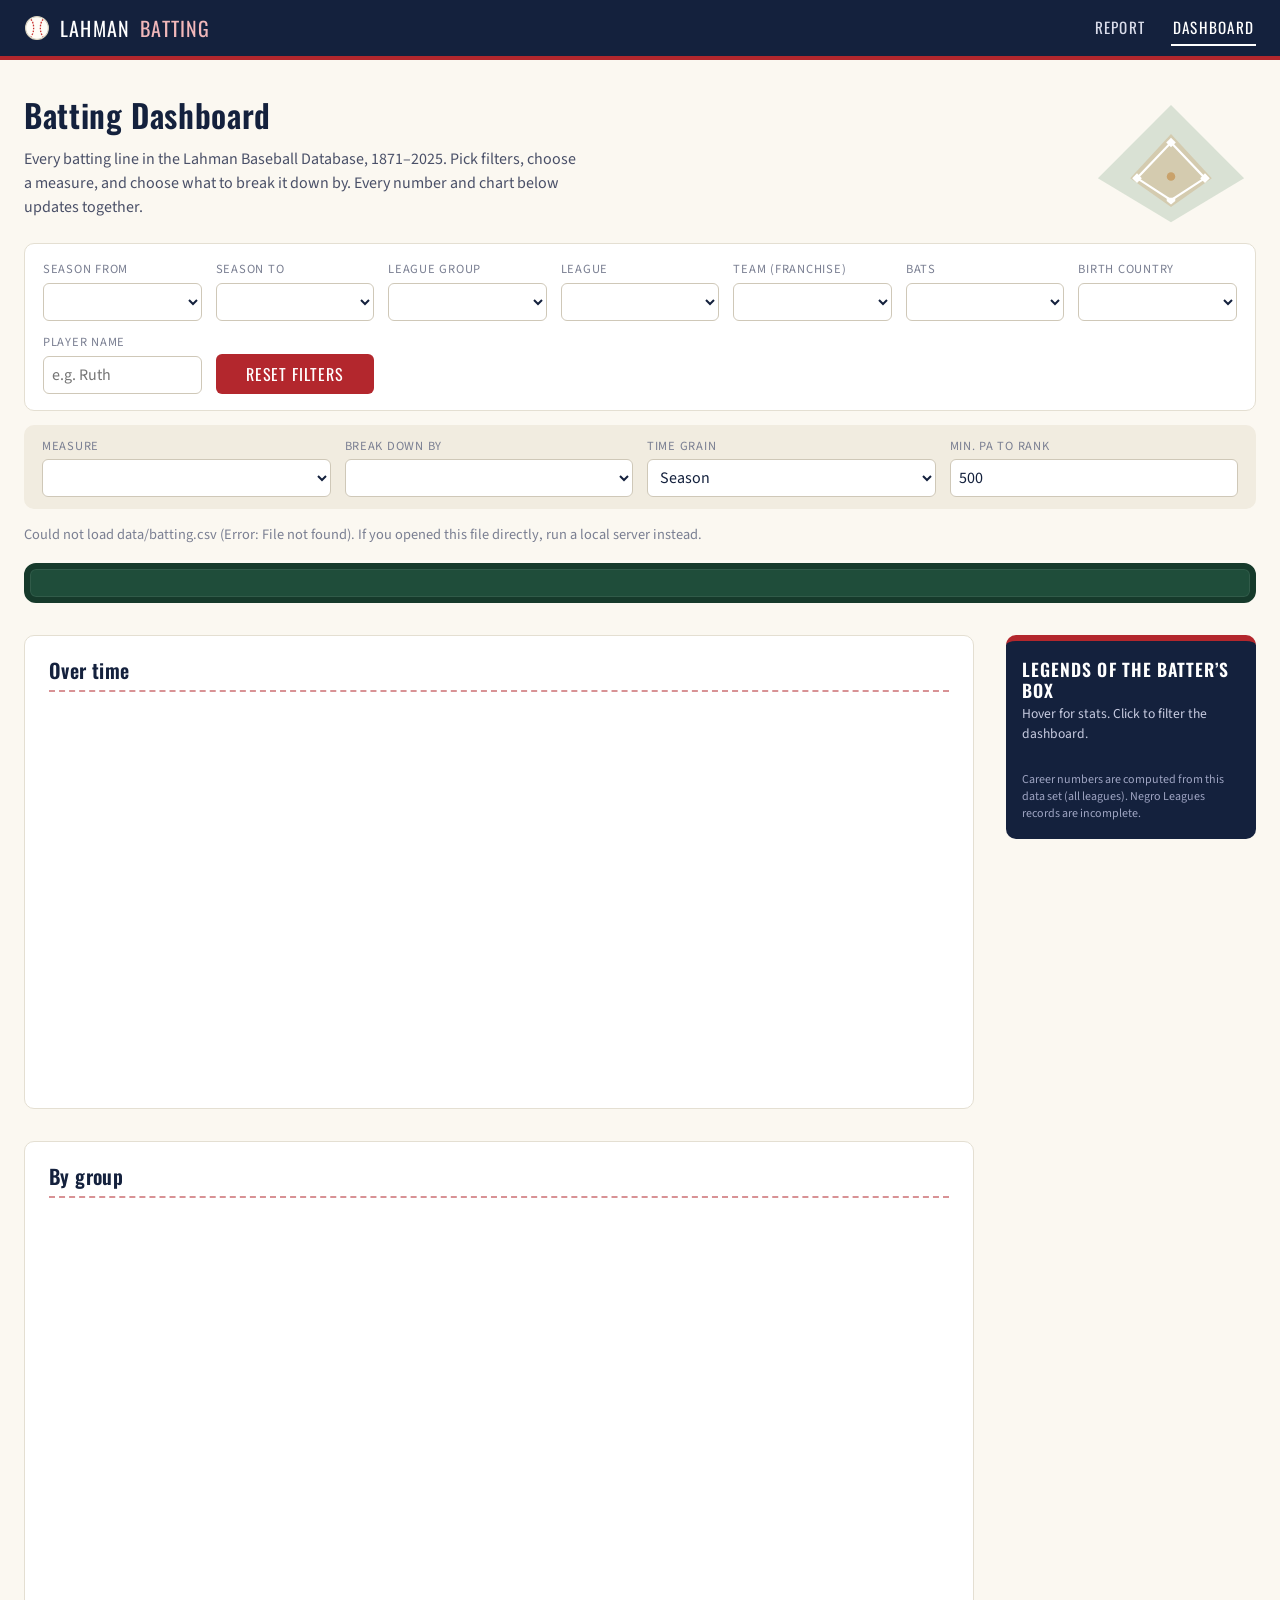
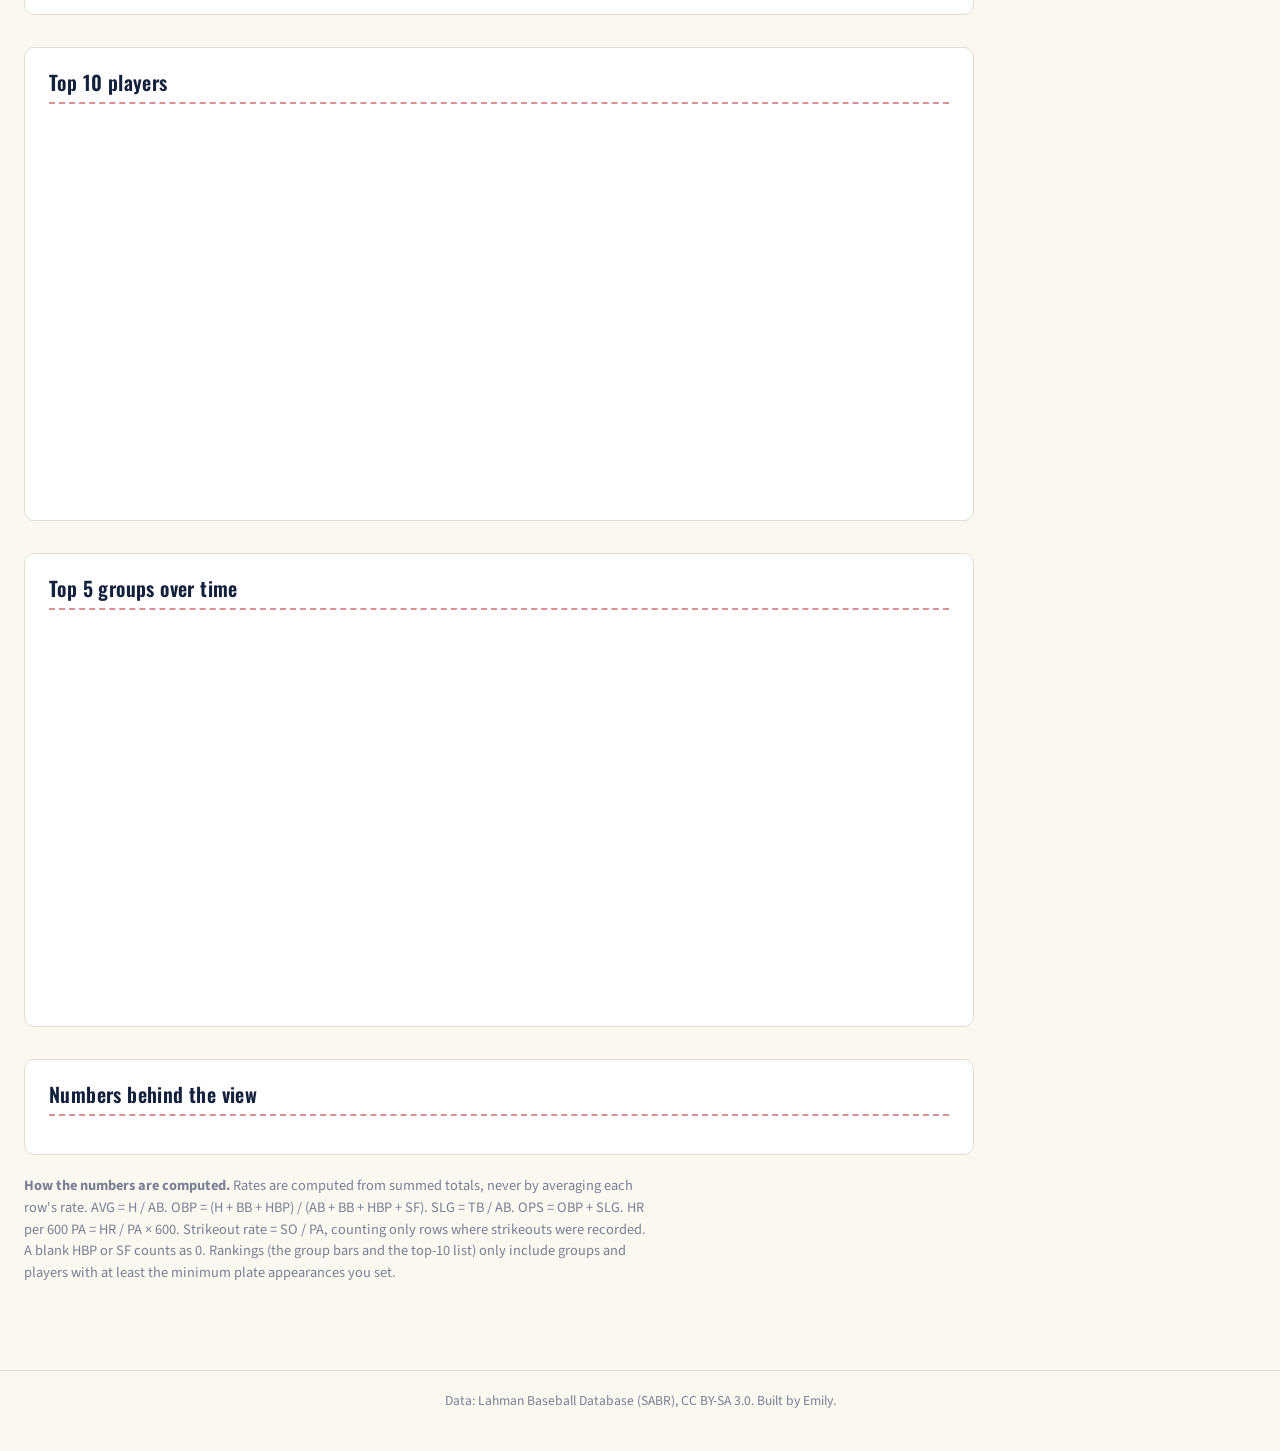
==== dashboard.html @ 0614205a "Add starter dashboard and shared site styles" ====
<!DOCTYPE html>
<html lang="en">
<head>
  <meta charset="utf-8">
  <meta name="viewport" content="width=device-width, initial-scale=1">
  <title>Dashboard | Lahman Batting</title>
  <link rel="preconnect" href="https://fonts.googleapis.com">
  <link rel="preconnect" href="https://fonts.gstatic.com" crossorigin>
  <link href="https://fonts.googleapis.com/css2?family=Oswald:wght@500;600&family=Source+Sans+3:wght@400;600&display=swap" rel="stylesheet">
  <link rel="icon" href="img/baseball.svg" type="image/svg+xml">
  <link rel="stylesheet" href="css/style.css">
  <link rel="stylesheet" href="css/dashboard.css">
</head>
<body>
  <!-- Reusable baseball graphics (original drawings) -->
  <svg width="0" height="0" style="position:absolute" aria-hidden="true">
    <defs>
      <symbol id="diamond" viewBox="0 0 200 150">
        <path d="M100 8 L186 94 L100 146 L14 94 Z" fill="#3f7d4f" opacity="0.18"/>
        <path d="M100 42 L148 94 L100 128 L52 94 Z" fill="#c9a26b" opacity="0.35"/>
        <path d="M100 52 L140 94 L100 120 L60 94 Z" fill="none" stroke="#fff" stroke-width="2.5"/>
        <rect x="96" y="48" width="8" height="8" transform="rotate(45 100 52)" fill="#fff"/>
        <rect x="136" y="90" width="8" height="8" transform="rotate(45 140 94)" fill="#fff"/>
        <rect x="56" y="90" width="8" height="8" transform="rotate(45 60 94)" fill="#fff"/>
        <path d="M95 117 h10 v4 l-5 4 l-5 -4 z" fill="#fff"/>
        <circle cx="100" cy="92" r="5" fill="#c9a26b"/>
      </symbol>
      <symbol id="batter" viewBox="0 0 100 120">
        <path d="M34 114 h32 l-4 5 h-24 z" fill="#ffffff" stroke="#cfc8b8"/>
        <g fill="currentColor">
          <circle cx="50" cy="20" r="10"/>
          <path d="M41 17 L31 21 L41 24 Z"/>
          <path d="M43 31 Q51 27 60 32 L61 66 Q53 70 45 67 Z"/>
          <path d="M61 25.9 L86.7 0.4 Q90.5 -0.5 91.3 5.6 L63 28.1 Z"/>
          <ellipse cx="30" cy="110" rx="7" ry="3.5"/>
          <ellipse cx="72" cy="110" rx="7" ry="3.5"/>
        </g>
        <g fill="none" stroke="currentColor" stroke-linecap="round" stroke-linejoin="round">
          <path d="M45 36 L55 32 L62 27" stroke-width="7"/>
          <path d="M58 36 L63 30 L62 27" stroke-width="7"/>
          <path d="M48 65 L40 87 L32 108" stroke-width="9"/>
          <path d="M57 65 L64 87 L70 108" stroke-width="9"/>
        </g>
      </symbol>
    </defs>
  </svg>

  <nav class="site-nav">
    <div class="inner">
      <a class="brand" href="index.html"><img class="ball-icon" src="img/baseball.svg" alt="">Lahman <span>Batting</span></a>
      <a class="nav-link" href="index.html">Report</a>
      <a class="nav-link active" href="dashboard.html">Dashboard</a>
    </div>
  </nav>

  <main>
    <header class="page-head">
      <div>
        <h1 class="page-title">Batting Dashboard</h1>
        <p class="lede">Every batting line in the Lahman Baseball Database, 1871&ndash;2025. Pick filters, choose a measure, and choose what to break it down by. Every number and chart below updates together.</p>
      </div>
      <svg class="diamond-art" viewBox="0 0 200 150" aria-hidden="true"><use href="#diamond"/></svg>
    </header>

    <!-- Filters -->
    <section class="card filters" aria-label="Filters">
      <div class="filter">
        <label for="f-year-from">Season from</label>
        <select id="f-year-from"></select>
      </div>
      <div class="filter">
        <label for="f-year-to">Season to</label>
        <select id="f-year-to"></select>
      </div>
      <div class="filter">
        <label for="f-group">League group</label>
        <select id="f-group"></select>
      </div>
      <div class="filter">
        <label for="f-league">League</label>
        <select id="f-league"></select>
      </div>
      <div class="filter">
        <label for="f-team">Team (franchise)</label>
        <select id="f-team"></select>
      </div>
      <div class="filter">
        <label for="f-bats">Bats</label>
        <select id="f-bats"></select>
      </div>
      <div class="filter">
        <label for="f-country">Birth country</label>
        <select id="f-country"></select>
      </div>
      <div class="filter">
        <label for="f-player">Player name</label>
        <input id="f-player" type="search" placeholder="e.g. Ruth">
      </div>
      <div class="filter filter-reset">
        <button id="reset" class="btn" type="button">Reset filters</button>
      </div>
    </section>

    <!-- Switches -->
    <section class="switches" aria-label="Chart switches">
      <div class="switch">
        <label for="s-measure">Measure</label>
        <select id="s-measure"></select>
      </div>
      <div class="switch">
        <label for="s-breakdown">Break down by</label>
        <select id="s-breakdown"></select>
      </div>
      <div class="switch">
        <label for="s-grain">Time grain</label>
        <select id="s-grain">
          <option value="year">Season</option>
          <option value="decade">Decade</option>
        </select>
      </div>
      <div class="switch">
        <label for="s-minpa">Min. PA to rank</label>
        <input id="s-minpa" type="number" min="0" step="50" value="500">
      </div>
    </section>

    <p id="status" class="muted" role="status">Loading data&hellip;</p>

    <!-- Summary numbers -->
    <section class="kpis" id="kpis" aria-label="Summary numbers"></section>

    <div class="layout">
    <div class="layout-main">
    <!-- Charts -->
    <section class="chart-grid">
      <figure class="card chart-card">
        <h2 id="t-time">Over time</h2>
        <div class="stitch" aria-hidden="true"></div>
        <div class="chart-box"><canvas id="c-time"></canvas></div>
      </figure>
      <figure class="card chart-card">
        <h2 id="t-break">By group</h2>
        <div class="stitch" aria-hidden="true"></div>
        <div class="chart-box"><canvas id="c-break"></canvas></div>
      </figure>
      <figure class="card chart-card">
        <h2 id="t-leaders">Top 10 players</h2>
        <div class="stitch" aria-hidden="true"></div>
        <div class="chart-box"><canvas id="c-leaders"></canvas></div>
      </figure>
      <figure class="card chart-card">
        <h2 id="t-trend">Top 5 groups over time</h2>
        <div class="stitch" aria-hidden="true"></div>
        <div class="chart-box"><canvas id="c-trend"></canvas></div>
      </figure>
    </section>

    <!-- Table -->
    <section class="card table-card">
      <h2 id="t-table">Numbers behind the view</h2>
        <div class="stitch" aria-hidden="true"></div>
      <p class="muted" id="table-note"></p>
      <div class="table-wrap">
        <table id="data-table"></table>
      </div>
    </section>

    </div><!-- /layout-main -->

    <!-- Legends sidebar: hover (or tab to) a player for career stats; click to filter -->
    <aside class="legends" aria-labelledby="legends-title">
      <h2 id="legends-title" class="legends-title">Legends of the Batter&rsquo;s Box</h2>
      <p class="legends-sub">Hover for stats. Click to filter the dashboard.</p>
      <div id="legend-cards" class="legend-cards"></div>
      <p class="legends-note">Career numbers are computed from this data set (all leagues). Negro Leagues records are incomplete.</p>
    </aside>
    </div><!-- /layout -->

    <section class="notes muted">
      <p><strong>How the numbers are computed.</strong> Rates are computed from summed totals, never by averaging each row's rate. AVG = H / AB. OBP = (H + BB + HBP) / (AB + BB + HBP + SF). SLG = TB / AB. OPS = OBP + SLG. HR per 600 PA = HR / PA &times; 600. Strikeout rate = SO / PA, counting only rows where strikeouts were recorded. A blank HBP or SF counts as 0. Rankings (the group bars and the top-10 list) only include groups and players with at least the minimum plate appearances you set.</p>
    </section>
  </main>

  <footer class="site-footer">
    Data: Lahman Baseball Database (SABR), CC BY-SA 3.0. Built by Emily.
  </footer>

  <script src="js/vendor/papaparse.min.js"></script>
  <script src="js/vendor/chart.umd.js"></script>
  <script src="js/dashboard.js"></script>
</body>
</html>
---- css/style.css ----
/* Shared styles for the whole site (report + dashboard).
   Change the colors and fonts here and both pages follow. */

:root {
  /* Page colors: a vintage-ballpark look (cream paper, navy ink, red stitching) */
  --paper: #fbf8f1;
  --card: #ffffff;
  --ink: #14213d;
  --ink-soft: #4a5068;
  --ink-muted: #7a7f92;
  --rule: #e4dfd2;
  --accent: #b3272d;
  --accent-dark: #8e1d22;
  --navy: #14213d;
  --field: #1f4d3a;       /* outfield-grass green, used for the scoreboard */
  --field-dark: #163a2b;
  --chalk: #f4efe2;       /* scoreboard numbers */

  /* Chart series colors, in fixed order (validated for color-blind safety) */
  --series-1: #2a78d6;
  --series-2: #eb6834;
  --series-3: #1baf7a;
  --series-4: #eda100;
  --series-5: #e87ba4;

  --font-head: "Oswald", "Arial Narrow", sans-serif;
  --font-body: "Source Sans 3", "Segoe UI", sans-serif;
  --radius: 10px;
}

* { box-sizing: border-box; }

body {
  margin: 0;
  background: var(--paper);
  color: var(--ink);
  font-family: var(--font-body);
  font-size: 16px;
  line-height: 1.5;
}

h1, h2, h3 {
  font-family: var(--font-head);
  font-weight: 600;
  letter-spacing: 0.02em;
  line-height: 1.2;
  margin: 0 0 0.4em;
}

a { color: var(--accent); }

/* ---------- Navigation bar (shared) ---------- */
.site-nav {
  background: var(--navy);
  border-bottom: 4px solid var(--accent);
  position: sticky;
  top: 0;
  z-index: 10;
}
.site-nav .inner {
  max-width: 1440px;
  margin: 0 auto;
  padding: 0 24px;
  display: flex;
  align-items: center;
  gap: 24px;
  height: 56px;
}
.site-nav .brand {
  font-family: var(--font-head);
  font-size: 1.25rem;
  color: #fff;
  text-decoration: none;
  text-transform: uppercase;
  letter-spacing: 0.06em;
  margin-right: auto;
}
.site-nav .brand span { color: #f2b8ba; }
.site-nav .brand { display: inline-flex; align-items: center; gap: 10px; }
.ball-icon { width: 26px; height: 26px; flex: none; }
.site-nav a.nav-link {
  color: #d9dcea;
  text-decoration: none;
  font-family: var(--font-head);
  text-transform: uppercase;
  letter-spacing: 0.08em;
  font-size: 0.95rem;
  padding: 6px 2px;
  border-bottom: 2px solid transparent;
}
.site-nav a.nav-link:hover { color: #fff; }
.site-nav a.nav-link.active { color: #fff; border-bottom-color: #fff; }

/* ---------- Page layout ---------- */
main {
  max-width: 1440px;
  margin: 0 auto;
  padding: 28px 24px 72px;
}
@media (max-width: 600px) {
  main { padding: 20px 16px 56px; }
  .site-nav .inner { padding: 0 16px; gap: 14px; }
  .site-nav .brand { font-size: 1rem; gap: 8px; }
  .site-nav a.nav-link { font-size: 0.82rem; letter-spacing: 0.04em; }
  .ball-icon { width: 22px; height: 22px; }
  .kpis { grid-template-columns: repeat(2, minmax(0, 1fr)); padding: 10px; }
  .kpi .value { font-size: 1.5rem; }
}
.page-title { font-size: 2rem; margin-top: 8px; }
.lede { color: var(--ink-soft); max-width: 70ch; margin-top: 0; }

.card {
  background: var(--card);
  border: 1px solid var(--rule);
  border-radius: var(--radius);
  padding: 16px 18px;
}

/* ---------- Headline / summary numbers: styled like a ballpark scoreboard ---------- */
.kpis {
  display: grid;
  grid-template-columns: repeat(auto-fit, minmax(170px, 1fr));
  gap: 10px;
  margin: 18px 0 32px;
  padding: 14px;
  background: var(--field);
  border: 6px solid var(--field-dark);
  border-radius: 12px;
  box-shadow: inset 0 0 0 1px rgba(255,255,255,0.08);
}
.kpi {
  background: var(--field-dark);
  border-radius: 6px;
  padding: 12px 14px;
  text-align: center;
}
.kpi .label {
  font-family: var(--font-head);
  font-size: 0.78rem;
  text-transform: uppercase;
  letter-spacing: 0.12em;
  color: #b9d3c3;
}
.kpi .value {
  font-family: var(--font-head);
  font-size: 2rem;
  color: var(--chalk);
  font-variant-numeric: tabular-nums;
  letter-spacing: 0.03em;
}

/* Stitched divider, like the red seams on a baseball */
.stitch {
  height: 0;
  border: 0;
  border-top: 2px dashed var(--accent);
  margin: 0 0 16px;
  opacity: 0.5;
}

/* ---------- Buttons & form controls ---------- */
button, select, input {
  font: inherit;
  color: inherit;
}
select, input[type="number"], input[type="search"] {
  background: #fff;
  border: 1px solid #cfc8b8;
  border-radius: 6px;
  padding: 6px 8px;
  min-height: 36px;
  width: 100%;
}
.btn {
  background: var(--accent);
  color: #fff;
  border: 0;
  border-radius: 6px;
  padding: 8px 14px;
  font-family: var(--font-head);
  text-transform: uppercase;
  letter-spacing: 0.06em;
  cursor: pointer;
  min-height: 36px;
  white-space: nowrap;
}
.btn:hover { background: var(--accent-dark); }

.muted { color: var(--ink-muted); font-size: 0.9rem; }

footer.site-footer {
  border-top: 1px solid var(--rule);
  color: var(--ink-muted);
  font-size: 0.85rem;
  text-align: center;
  padding: 20px 16px 40px;
}
---- css/dashboard.css ----
/* Styles used only on the dashboard page. */

.filters {
  display: grid;
  grid-template-columns: repeat(auto-fit, minmax(150px, 1fr));
  gap: 12px 14px;
  align-items: end;
}
.filter label, .switch label {
  display: block;
  font-size: 0.78rem;
  text-transform: uppercase;
  letter-spacing: 0.06em;
  color: var(--ink-muted);
  margin-bottom: 4px;
}
.filter-reset { display: flex; }
.filter-reset .btn { width: 100%; }

.switches {
  display: grid;
  grid-template-columns: repeat(auto-fit, minmax(180px, 1fr));
  gap: 12px 14px;
  margin: 14px 0 6px;
  padding: 12px 18px;
  background: #f1ece0;
  border-radius: var(--radius);
}

.page-head {
  display: flex;
  align-items: center;
  justify-content: space-between;
  gap: 24px;
  margin-bottom: 8px;
}
.diamond-art { width: 170px; height: 128px; flex: none; }
@media (max-width: 700px) { .diamond-art { display: none; } }

/* Main column (charts + table) with the legends sidebar on the right */
.layout {
  display: grid;
  grid-template-columns: minmax(0, 1fr) 250px;
  gap: 32px;
  align-items: start;
}

.chart-grid {
  display: grid;
  grid-template-columns: repeat(auto-fit, minmax(480px, 1fr));
  gap: 32px;
}
.chart-card { margin: 0; min-width: 0; padding: 22px 24px 20px; }
.chart-card h2, .table-card h2 { font-size: 1.25rem; margin-bottom: 8px; }
.chart-box { position: relative; height: 380px; }

.table-card { margin-top: 32px; padding: 22px 24px; }

@media (max-width: 1100px) {
  .layout { grid-template-columns: minmax(0, 1fr); }
  .legends { min-width: 0; }
  .legends { order: -1; }
}
@media (max-width: 560px) {
  .chart-grid { grid-template-columns: 1fr; gap: 20px; }
  .chart-card { padding: 16px; }
  .chart-box { height: 300px; }
}

/* ---------- Legends sidebar ---------- */
.legends {
  position: sticky;
  top: 76px;
  background: var(--navy);
  color: #fff;
  border-radius: var(--radius);
  padding: 18px 16px 16px;
  border-top: 6px solid var(--accent);
}
.legends-title {
  font-size: 1.1rem;
  text-transform: uppercase;
  letter-spacing: 0.06em;
  margin-bottom: 2px;
}
.legends-sub { margin: 0 0 14px; font-size: 0.85rem; color: #c7cbe0; }
.legends-note { margin: 14px 0 0; font-size: 0.75rem; color: #9ea4c2; line-height: 1.4; }
.legend-cards {
  display: grid;
  grid-template-columns: 1fr 1fr;
  gap: 10px;
}
.legend {
  position: relative;
  display: flex;
  flex-direction: column;
  align-items: center;
  gap: 4px;
  padding: 10px 6px 8px;
  background: #1d2c4f;
  border: 1px solid #2c3d66;
  border-radius: 8px;
  color: #fff;
  cursor: pointer;
  text-align: center;
  transition: transform 0.12s ease, background 0.12s ease, border-color 0.12s ease;
}
.legend:hover, .legend:focus-visible {
  background: #25385f;
  border-color: #f2b8ba;
  transform: translateY(-2px);
  outline: none;
}
.legend.selected { border-color: #fff; box-shadow: 0 0 0 2px var(--accent); }
.legend .avatar {
  width: 78px;
  height: 90px;
  border-radius: 8px;
  background: linear-gradient(var(--paper) 72%, #cfe0d3 72%);
  display: grid;
  place-items: center;
  border: 3px solid #c8322f;
  padding: 4px 6px 2px;
}
.legend .avatar svg { width: 100%; height: 100%; color: var(--navy); }
.legend .avatar svg.lefty { transform: scaleX(-1); }
.legend .lg-name {
  font-family: var(--font-head);
  font-size: 0.85rem;
  letter-spacing: 0.04em;
  line-height: 1.15;
}
.legend .lg-years { font-size: 0.72rem; color: #9ea4c2; }

/* Hover card with the player's stats */
.legend .pop {
  position: absolute;
  right: calc(100% + 12px);
  top: 50%;
  transform: translateY(-50%) scale(0.96);
  width: 220px;
  background: var(--paper);
  color: var(--ink);
  border: 1px solid var(--rule);
  border-left: 5px solid var(--accent);
  border-radius: 8px;
  box-shadow: 0 10px 28px rgba(20, 33, 61, 0.28);
  padding: 12px 14px;
  text-align: left;
  opacity: 0;
  pointer-events: none;
  transition: opacity 0.12s ease, transform 0.12s ease;
  z-index: 20;
}
.legend:hover .pop, .legend:focus-visible .pop {
  opacity: 1;
  transform: translateY(-50%) scale(1);
}
.pop .pop-name { font-family: var(--font-head); font-size: 1.05rem; margin-bottom: 2px; }
.pop .pop-meta { font-size: 0.78rem; color: var(--ink-muted); margin-bottom: 8px; }
.pop .pop-stat { display: flex; justify-content: space-between; gap: 10px; padding: 4px 0; border-top: 1px dashed var(--rule); }
.pop .pop-stat b { font-family: var(--font-head); font-size: 1.15rem; font-weight: 600; font-variant-numeric: tabular-nums; }
.pop .pop-stat span { font-size: 0.82rem; color: var(--ink-soft); align-self: center; }

/* On narrow screens the sidebar sits above the charts as a scrolling row */
@media (max-width: 1100px) {
  .legends { position: static; }
  .legend-cards {
    grid-template-columns: none;
    grid-auto-flow: column;
    grid-auto-columns: 110px;
    overflow-x: auto;
    padding-bottom: 6px;
  }
  .legend .pop { display: none; }
  .legend:hover .lg-stat-inline, .legend:focus-visible .lg-stat-inline { display: block; }
}
.lg-stat-inline { display: none; font-size: 0.72rem; color: #f2b8ba; }
.table-wrap { overflow-x: auto; max-height: 460px; overflow-y: auto; }
table {
  border-collapse: collapse;
  width: 100%;
  font-size: 0.92rem;
  font-variant-numeric: tabular-nums;
}
th, td {
  padding: 6px 10px;
  border-bottom: 1px solid var(--rule);
  text-align: right;
  white-space: nowrap;
}
th:first-child, td:first-child { text-align: left; }
thead th {
  position: sticky;
  top: 0;
  background: var(--card);
  font-size: 0.78rem;
  text-transform: uppercase;
  letter-spacing: 0.05em;
  color: var(--ink-muted);
  border-bottom: 2px solid var(--ink);
}
td.hl, th.hl { background: #fdf1e3; color: var(--ink); font-weight: 600; }

.notes { margin-top: 20px; max-width: 90ch; }

.legend:hover, .legend:focus-visible { z-index: 5; }
.kpis { scroll-margin-top: 76px; }
/* Short screens: let the sidebar scroll with the page so nothing gets cut off */
@media (max-height: 940px) { .legends { position: static; } }
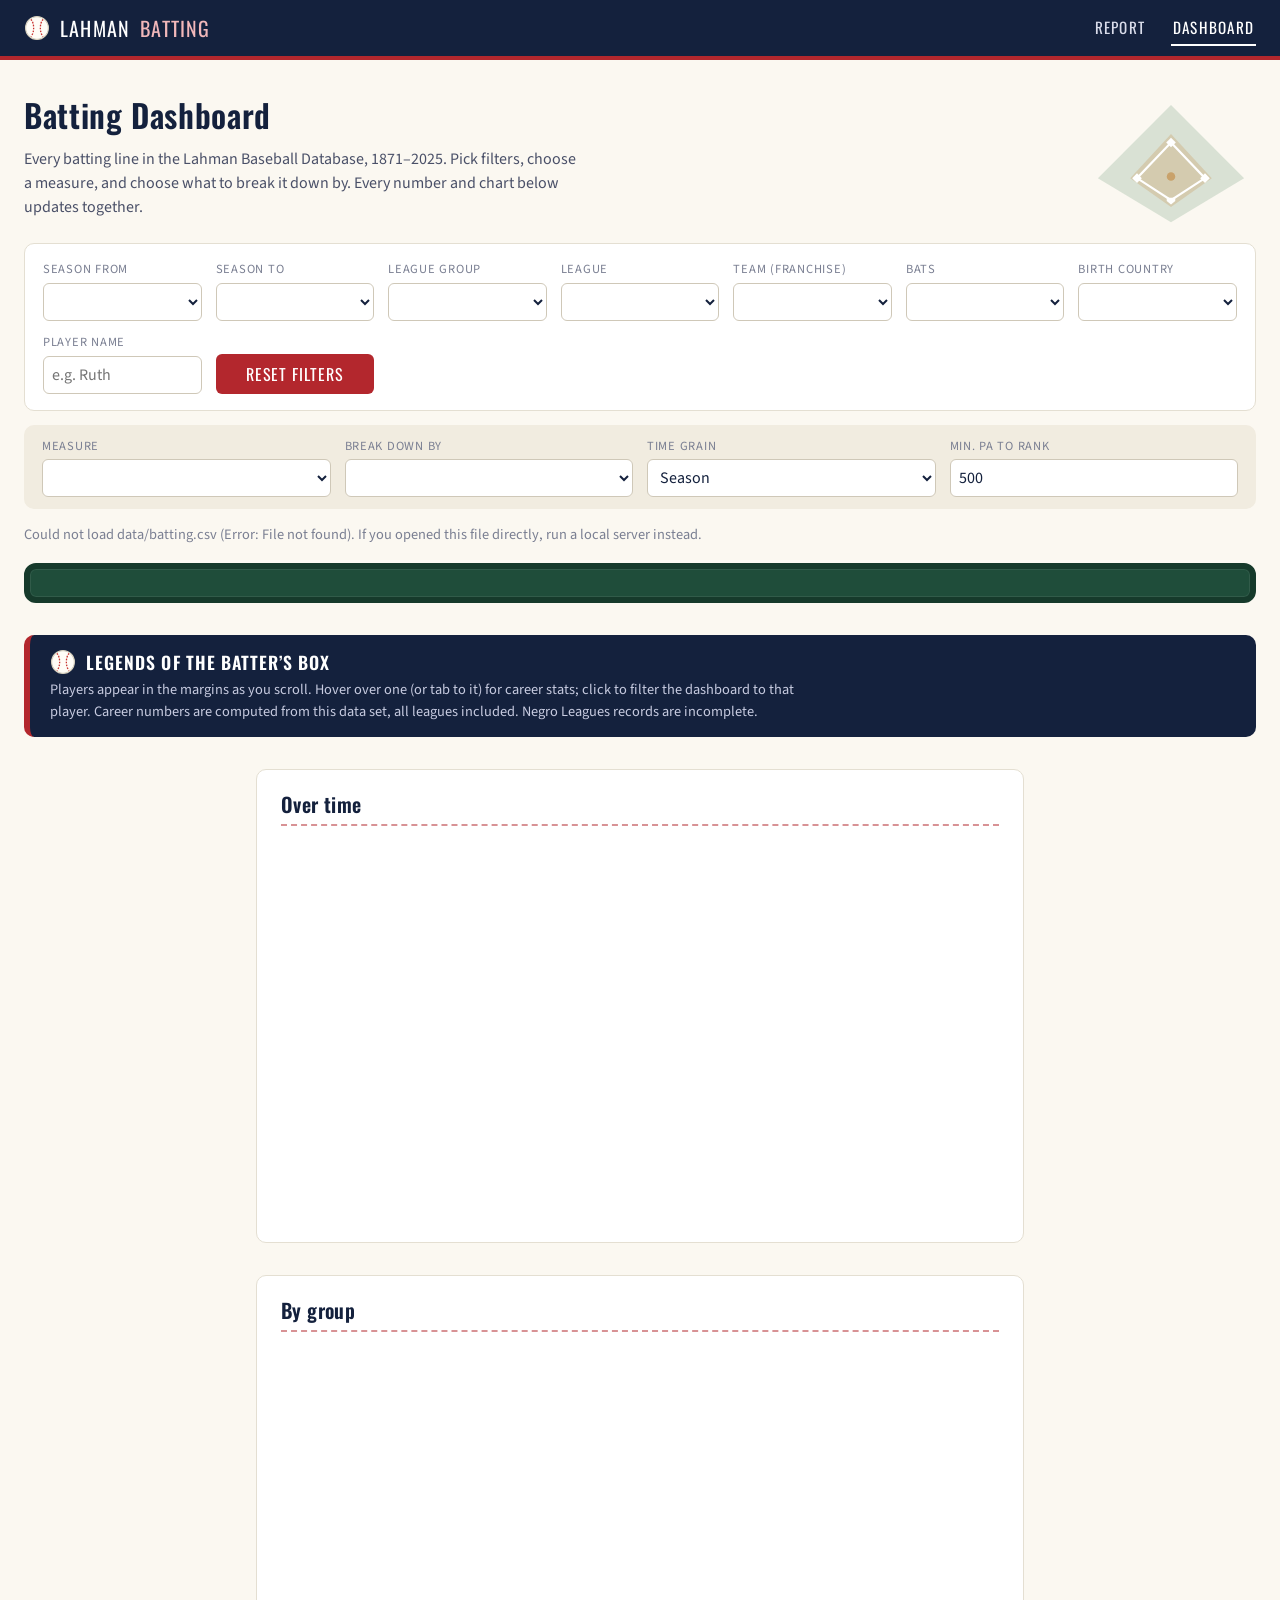
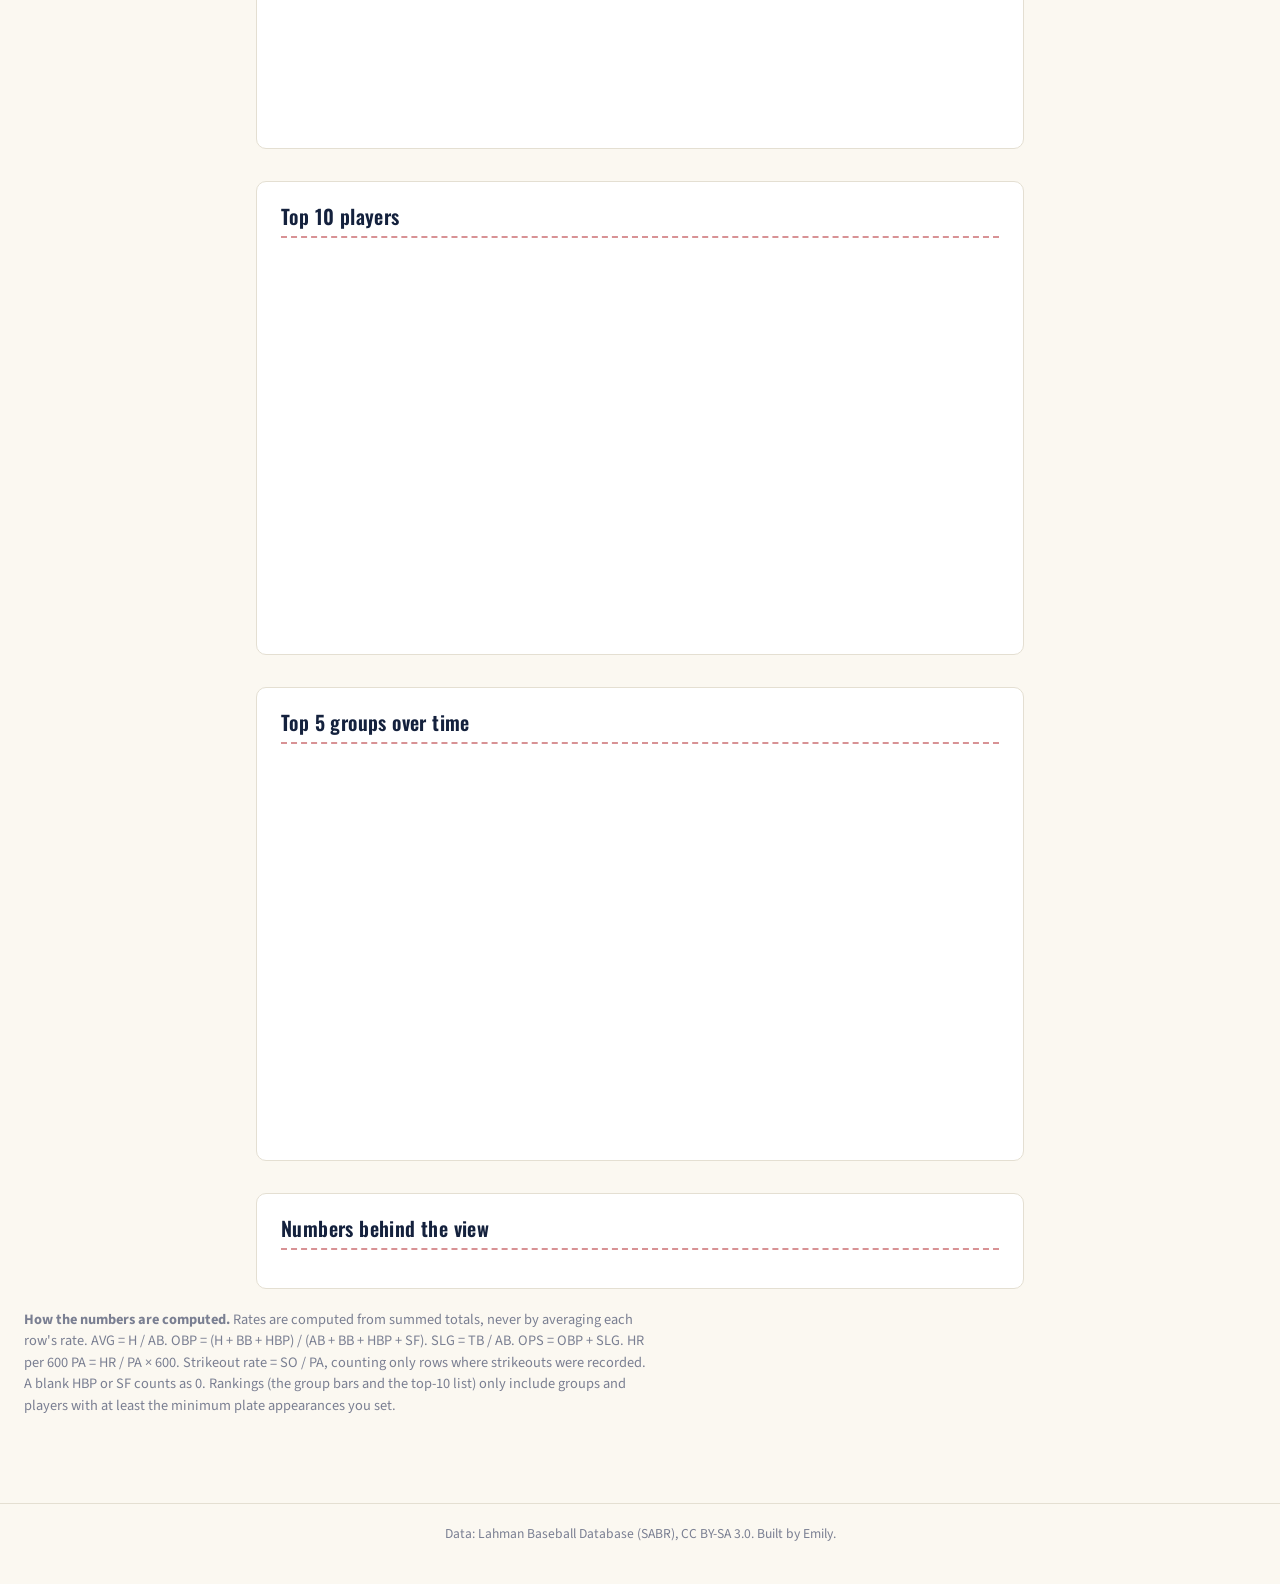
==== commit 3d5ef239: "Enlarge charts, add baseball styling and Legends player cards" ====
--- a/dashboard.html
+++ b/dashboard.html
@@ -129,8 +129,18 @@
     <!-- Summary numbers -->
     <section class="kpis" id="kpis" aria-label="Summary numbers"></section>
 
+    <!-- Legends: player cards. On wide screens they sit in the page margins,
+         alternating left and right, and fade in and out as you scroll.
+         On narrow screens they sit in a swipeable row here. -->
+    <section class="legends-intro" aria-labelledby="legends-title">
+      <h2 id="legends-title"><img class="ball-icon" src="img/baseball.svg" alt=""> Legends of the Batter&rsquo;s Box</h2>
+      <p>Players appear in the margins as you scroll. Hover over one (or tab to it) for career stats; click to filter the dashboard to that player. Career numbers are computed from this data set, all leagues included. Negro Leagues records are incomplete.</p>
+      <div id="legend-row" class="legend-row"></div>
+    </section>
+
     <div class="layout">
-    <div class="layout-main">
+    <aside class="rail rail-left" id="rail-left" aria-label="Legends, left margin"></aside>
+    <div class="layout-main" id="layout-main">
     <!-- Charts -->
     <section class="chart-grid">
       <figure class="card chart-card">
@@ -166,14 +176,7 @@
     </section>
 
     </div><!-- /layout-main -->
-
-    <!-- Legends sidebar: hover (or tab to) a player for career stats; click to filter -->
-    <aside class="legends" aria-labelledby="legends-title">
-      <h2 id="legends-title" class="legends-title">Legends of the Batter&rsquo;s Box</h2>
-      <p class="legends-sub">Hover for stats. Click to filter the dashboard.</p>
-      <div id="legend-cards" class="legend-cards"></div>
-      <p class="legends-note">Career numbers are computed from this data set (all leagues). Negro Leagues records are incomplete.</p>
-    </aside>
+    <aside class="rail rail-right" id="rail-right" aria-label="Legends, right margin"></aside>
     </div><!-- /layout -->
 
     <section class="notes muted">
--- a/css/dashboard.css
+++ b/css/dashboard.css
@@ -37,12 +37,14 @@
 .diamond-art { width: 170px; height: 128px; flex: none; }
 @media (max-width: 700px) { .diamond-art { display: none; } }
 
-/* Main column (charts + table) with the legends sidebar on the right */
+/* Main column (charts + table) with a legends rail in each margin */
 .layout {
   display: grid;
-  grid-template-columns: minmax(0, 1fr) 250px;
+  grid-template-columns: 200px minmax(0, 1fr) 200px;
   gap: 32px;
-  align-items: start;
+  align-items: stretch;
+  overflow-x: clip;   /* cards slide in from just outside the page edge */
+  overflow-clip-margin: 0;
 }
 
 .chart-grid {
@@ -56,126 +58,141 @@
 
 .table-card { margin-top: 32px; padding: 22px 24px; }
 
-@media (max-width: 1100px) {
-  .layout { grid-template-columns: minmax(0, 1fr); }
-  .legends { min-width: 0; }
-  .legends { order: -1; }
-}
 @media (max-width: 560px) {
   .chart-grid { grid-template-columns: 1fr; gap: 20px; }
   .chart-card { padding: 16px; }
   .chart-box { height: 300px; }
 }
 
-/* ---------- Legends sidebar ---------- */
-.legends {
-  position: sticky;
-  top: 76px;
+/* ---------- Legends ---------- */
+.legends-intro {
   background: var(--navy);
   color: #fff;
   border-radius: var(--radius);
-  padding: 18px 16px 16px;
-  border-top: 6px solid var(--accent);
-}
-.legends-title {
+  border-left: 6px solid var(--accent);
+  padding: 14px 20px;
+  margin-bottom: 32px;
+}
+.legends-intro h2 {
   font-size: 1.1rem;
   text-transform: uppercase;
   letter-spacing: 0.06em;
-  margin-bottom: 2px;
-}
-.legends-sub { margin: 0 0 14px; font-size: 0.85rem; color: #c7cbe0; }
-.legends-note { margin: 14px 0 0; font-size: 0.75rem; color: #9ea4c2; line-height: 1.4; }
-.legend-cards {
-  display: grid;
-  grid-template-columns: 1fr 1fr;
+  display: flex;
+  align-items: center;
   gap: 10px;
-}
+  margin-bottom: 4px;
+}
+.legends-intro p { margin: 0; font-size: 0.9rem; color: #c7cbe0; max-width: 110ch; }
+
+.rail { position: relative; min-width: 0; }
+
 .legend {
   position: relative;
   display: flex;
   flex-direction: column;
   align-items: center;
-  gap: 4px;
-  padding: 10px 6px 8px;
-  background: #1d2c4f;
+  gap: 6px;
+  width: 100%;
+  padding: 14px 10px 12px;
+  background: var(--navy);
   border: 1px solid #2c3d66;
-  border-radius: 8px;
+  border-top: 5px solid var(--accent);
+  border-radius: 12px;
   color: #fff;
   cursor: pointer;
   text-align: center;
-  transition: transform 0.12s ease, background 0.12s ease, border-color 0.12s ease;
+  box-shadow: 0 8px 22px rgba(20, 33, 61, 0.18);
 }
 .legend:hover, .legend:focus-visible {
-  background: #25385f;
   border-color: #f2b8ba;
-  transform: translateY(-2px);
   outline: none;
-}
-.legend.selected { border-color: #fff; box-shadow: 0 0 0 2px var(--accent); }
+  z-index: 5;
+}
+.legend.selected { box-shadow: 0 0 0 3px var(--accent), 0 8px 22px rgba(20, 33, 61, 0.18); }
 .legend .avatar {
-  width: 78px;
-  height: 90px;
-  border-radius: 8px;
-  background: linear-gradient(var(--paper) 72%, #cfe0d3 72%);
+  width: 150px;
+  height: 172px;
+  border-radius: 10px;
+  background: linear-gradient(var(--paper) 74%, #cfe0d3 74%);
   display: grid;
   place-items: center;
   border: 3px solid #c8322f;
-  padding: 4px 6px 2px;
+  padding: 8px 10px 4px;
 }
 .legend .avatar svg { width: 100%; height: 100%; color: var(--navy); }
 .legend .avatar svg.lefty { transform: scaleX(-1); }
 .legend .lg-name {
   font-family: var(--font-head);
-  font-size: 0.85rem;
+  font-size: 1.1rem;
   letter-spacing: 0.04em;
   line-height: 1.15;
 }
-.legend .lg-years { font-size: 0.72rem; color: #9ea4c2; }
-
-/* Hover card with the player's stats */
+.legend .lg-years { font-size: 0.8rem; color: #9ea4c2; }
+.lg-stat-inline { display: none; font-size: 0.78rem; color: #f2b8ba; }
+
+/* Cards in the margins: placed by JS, fade and slide in when on screen */
+.rail .legend {
+  position: absolute;
+  left: 0;
+  opacity: 0;
+  transition: opacity 0.5s ease, transform 0.5s ease;
+}
+.rail-left .legend { transform: translateX(-40px); }
+.rail-right .legend { transform: translateX(40px); }
+.rail .legend.in-view { opacity: 1; transform: none; }
+.rail .legend.in-view:hover { transform: translateY(-3px); }
+@media (prefers-reduced-motion: reduce) {
+  .rail .legend, .rail-left .legend, .rail-right .legend { transform: none; transition: opacity 0.2s; }
+}
+
+/* Hover card with the player's stats; opens toward the middle of the page */
 .legend .pop {
   position: absolute;
-  right: calc(100% + 12px);
   top: 50%;
-  transform: translateY(-50%) scale(0.96);
-  width: 220px;
+  width: 240px;
   background: var(--paper);
   color: var(--ink);
   border: 1px solid var(--rule);
-  border-left: 5px solid var(--accent);
   border-radius: 8px;
   box-shadow: 0 10px 28px rgba(20, 33, 61, 0.28);
   padding: 12px 14px;
   text-align: left;
   opacity: 0;
   pointer-events: none;
+  transform: translateY(-50%) scale(0.96);
   transition: opacity 0.12s ease, transform 0.12s ease;
   z-index: 20;
 }
-.legend:hover .pop, .legend:focus-visible .pop {
-  opacity: 1;
-  transform: translateY(-50%) scale(1);
-}
-.pop .pop-name { font-family: var(--font-head); font-size: 1.05rem; margin-bottom: 2px; }
-.pop .pop-meta { font-size: 0.78rem; color: var(--ink-muted); margin-bottom: 8px; }
-.pop .pop-stat { display: flex; justify-content: space-between; gap: 10px; padding: 4px 0; border-top: 1px dashed var(--rule); }
-.pop .pop-stat b { font-family: var(--font-head); font-size: 1.15rem; font-weight: 600; font-variant-numeric: tabular-nums; }
-.pop .pop-stat span { font-size: 0.82rem; color: var(--ink-soft); align-self: center; }
-
-/* On narrow screens the sidebar sits above the charts as a scrolling row */
-@media (max-width: 1100px) {
-  .legends { position: static; }
-  .legend-cards {
-    grid-template-columns: none;
+.rail-left .legend .pop { left: calc(100% + 12px); border-left: 5px solid var(--accent); }
+.rail-right .legend .pop { right: calc(100% + 12px); border-right: 5px solid var(--accent); }
+.legend:hover .pop, .legend:focus-visible .pop { opacity: 1; transform: translateY(-50%) scale(1); }
+.pop .pop-name { font-family: var(--font-head); font-size: 1.15rem; margin-bottom: 2px; }
+.pop .pop-meta { font-size: 0.8rem; color: var(--ink-muted); margin-bottom: 8px; }
+.pop .pop-stat { display: flex; justify-content: space-between; gap: 10px; padding: 5px 0; border-top: 1px dashed var(--rule); }
+.pop .pop-stat b { font-family: var(--font-head); font-size: 1.25rem; font-weight: 600; font-variant-numeric: tabular-nums; }
+.pop .pop-stat span { font-size: 0.85rem; color: var(--ink-soft); align-self: center; text-align: right; }
+
+/* Narrow screens: no margins to use, so the cards sit in a swipeable row */
+.legend-row { display: none; }
+@media (max-width: 1180px) {
+  .layout { grid-template-columns: minmax(0, 1fr); }
+  .rail { display: none; }
+  .legend-row {
+    display: grid;
     grid-auto-flow: column;
-    grid-auto-columns: 110px;
+    grid-auto-columns: 150px;
+    gap: 12px;
     overflow-x: auto;
+    margin-top: 14px;
     padding-bottom: 6px;
   }
-  .legend .pop { display: none; }
-  .legend:hover .lg-stat-inline, .legend:focus-visible .lg-stat-inline { display: block; }
-}
-.lg-stat-inline { display: none; font-size: 0.72rem; color: #f2b8ba; }
+  .legend-row .legend { border-color: #2c3d66; box-shadow: none; background: #1d2c4f; }
+  .legend-row .legend .avatar { width: 110px; height: 126px; }
+  .legend-row .legend .pop { display: none; }
+  .legend-row .legend:hover .lg-stat-inline,
+  .legend-row .legend:focus-visible .lg-stat-inline { display: block; }
+}
+
 .table-wrap { overflow-x: auto; max-height: 460px; overflow-y: auto; }
 table {
   border-collapse: collapse;
@@ -204,7 +221,4 @@
 
 .notes { margin-top: 20px; max-width: 90ch; }
 
-.legend:hover, .legend:focus-visible { z-index: 5; }
 .kpis { scroll-margin-top: 76px; }
-/* Short screens: let the sidebar scroll with the page so nothing gets cut off */
-@media (max-height: 940px) { .legends { position: static; } }
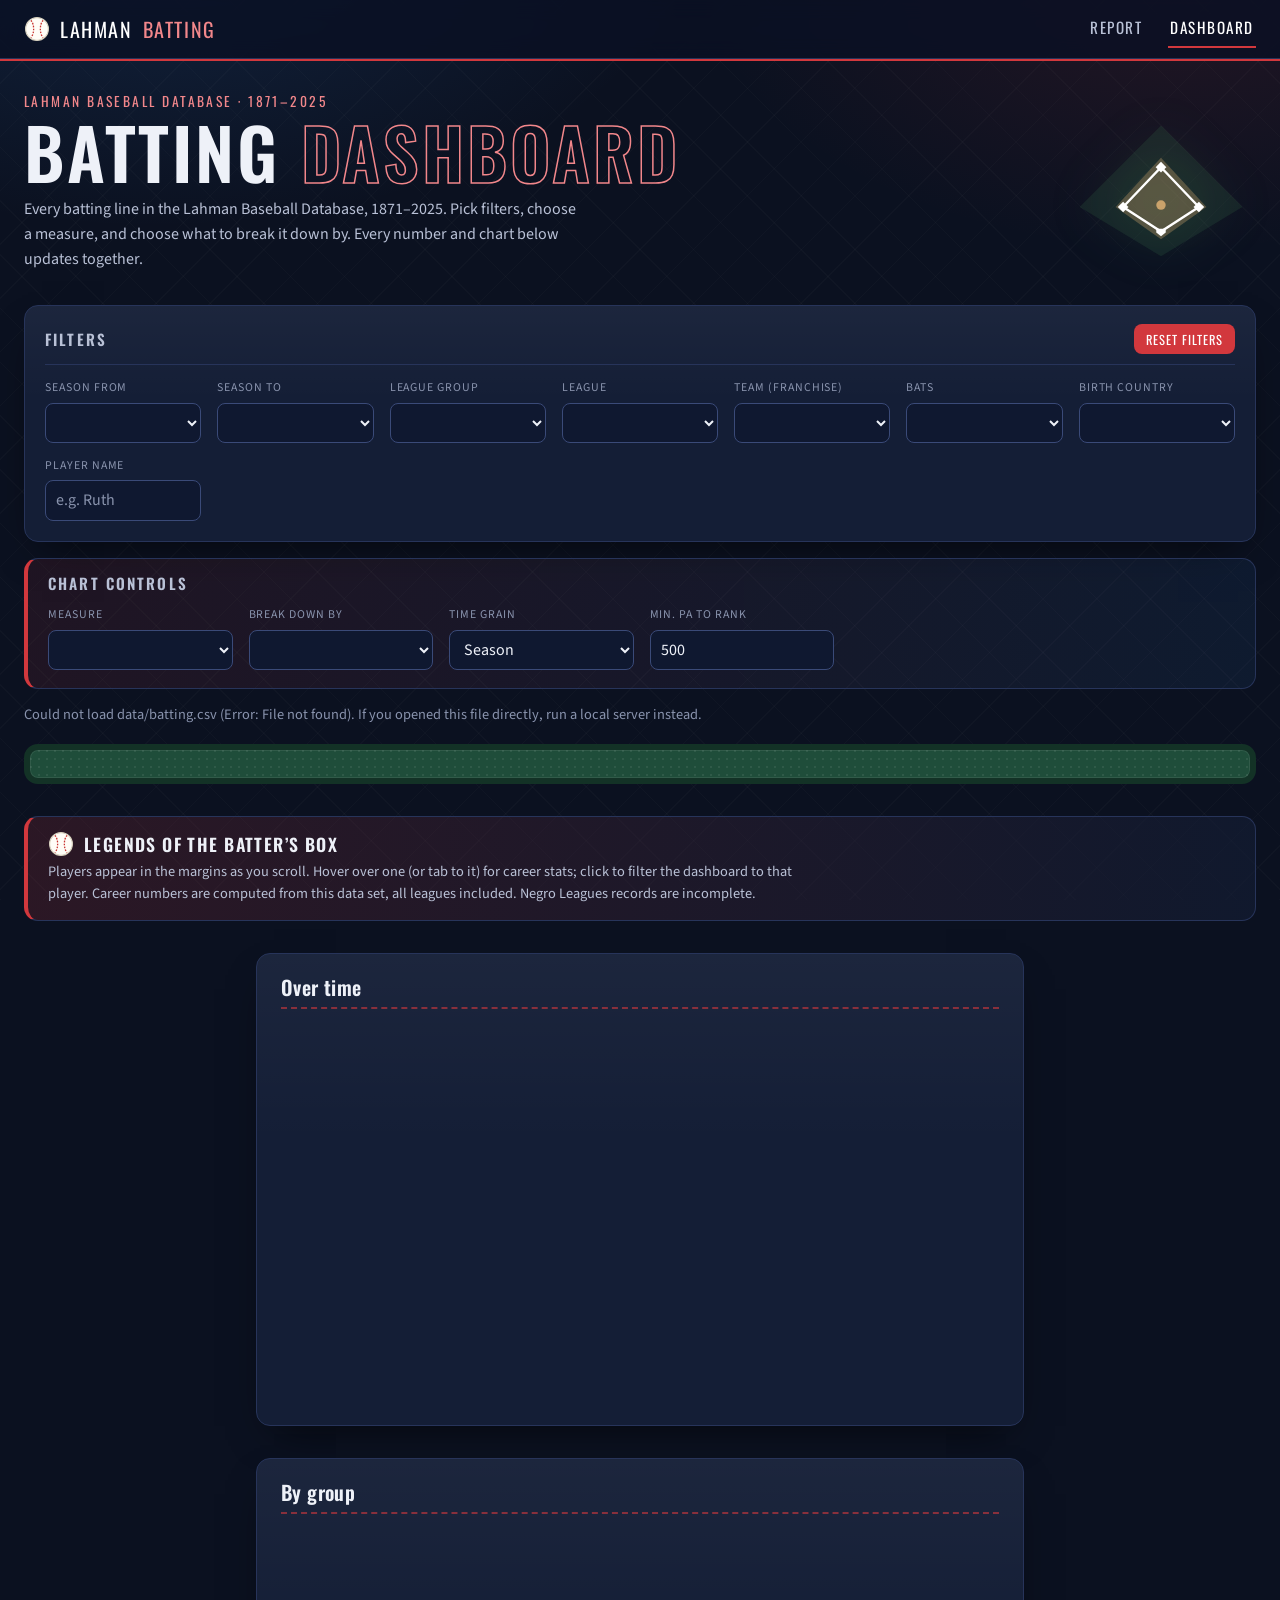
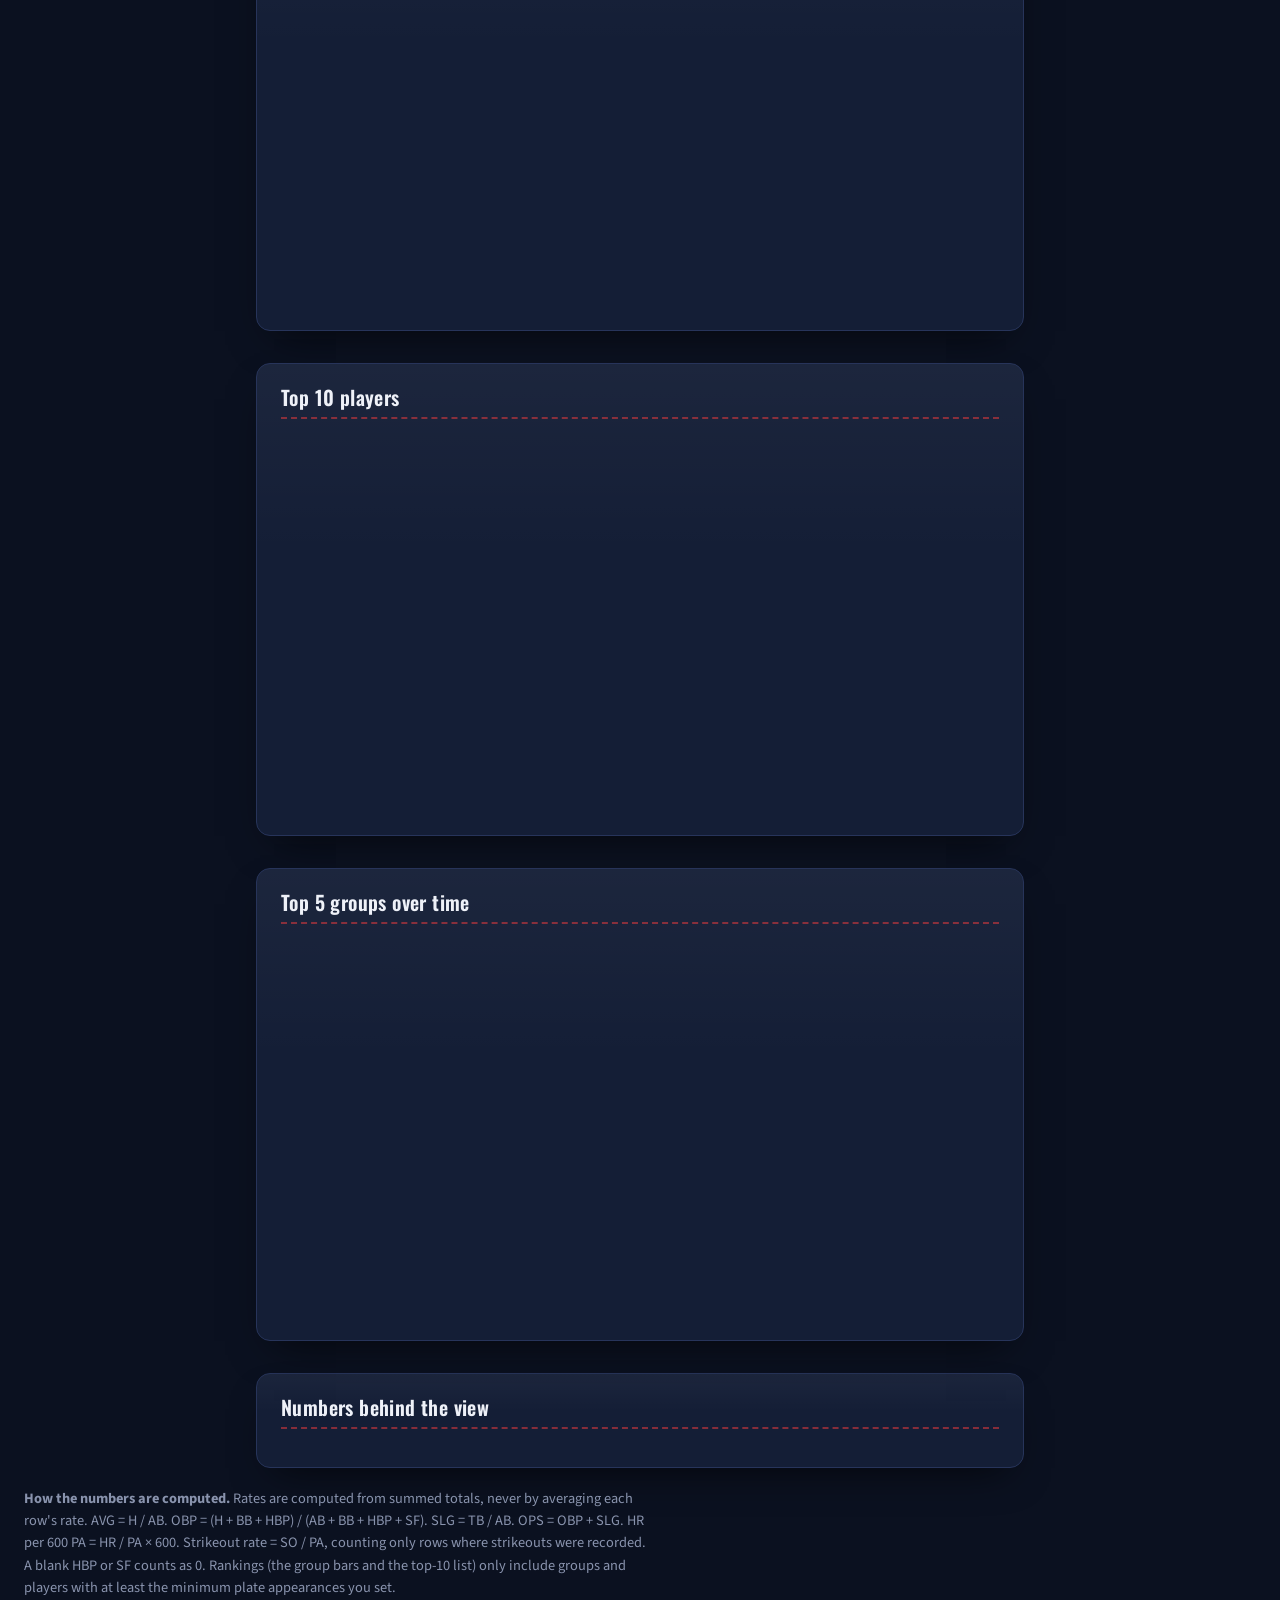
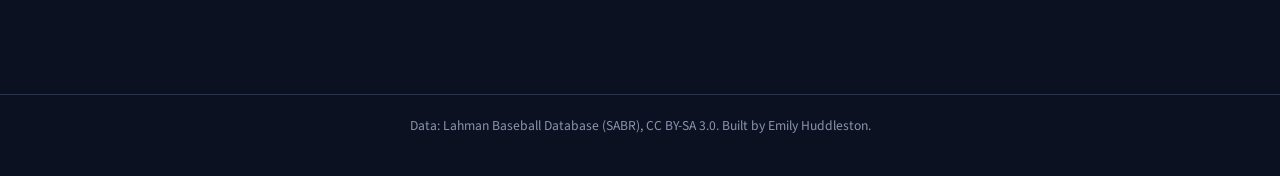
==== commit ec845007: "Dark theme, baseball-card Legends, refined dashboard controls and charts" ====
--- a/dashboard.html
+++ b/dashboard.html
@@ -56,7 +56,8 @@
   <main>
     <header class="page-head">
       <div>
-        <h1 class="page-title">Batting Dashboard</h1>
+        <p class="kicker">Lahman Baseball Database &middot; 1871&ndash;2025</p>
+        <h1 class="page-title dash-title">Batting <span>Dashboard</span></h1>
         <p class="lede">Every batting line in the Lahman Baseball Database, 1871&ndash;2025. Pick filters, choose a measure, and choose what to break it down by. Every number and chart below updates together.</p>
       </div>
       <svg class="diamond-art" viewBox="0 0 200 150" aria-hidden="true"><use href="#diamond"/></svg>
@@ -64,6 +65,10 @@
 
     <!-- Filters -->
     <section class="card filters" aria-label="Filters">
+      <div class="panel-head">
+        <h2>Filters</h2>
+        <button id="reset" class="btn btn-sm" type="button">Reset filters</button>
+      </div>
       <div class="filter">
         <label for="f-year-from">Season from</label>
         <select id="f-year-from"></select>
@@ -96,13 +101,11 @@
         <label for="f-player">Player name</label>
         <input id="f-player" type="search" placeholder="e.g. Ruth">
       </div>
-      <div class="filter filter-reset">
-        <button id="reset" class="btn" type="button">Reset filters</button>
-      </div>
     </section>
 
     <!-- Switches -->
     <section class="switches" aria-label="Chart switches">
+      <h2 class="switches-title">Chart controls</h2>
       <div class="switch">
         <label for="s-measure">Measure</label>
         <select id="s-measure"></select>
@@ -181,15 +184,17 @@
 
     <section class="notes muted">
       <p><strong>How the numbers are computed.</strong> Rates are computed from summed totals, never by averaging each row's rate. AVG = H / AB. OBP = (H + BB + HBP) / (AB + BB + HBP + SF). SLG = TB / AB. OPS = OBP + SLG. HR per 600 PA = HR / PA &times; 600. Strikeout rate = SO / PA, counting only rows where strikeouts were recorded. A blank HBP or SF counts as 0. Rankings (the group bars and the top-10 list) only include groups and players with at least the minimum plate appearances you set.</p>
+      <p id="photo-credits"></p>
     </section>
   </main>
 
   <footer class="site-footer">
-    Data: Lahman Baseball Database (SABR), CC BY-SA 3.0. Built by Emily.
+    Data: Lahman Baseball Database (SABR), CC BY-SA 3.0. Built by Emily Huddleston.
   </footer>
 
   <script src="js/vendor/papaparse.min.js"></script>
   <script src="js/vendor/chart.umd.js"></script>
+  <script src="js/chart-theme.js"></script>
   <script src="js/dashboard.js"></script>
 </body>
 </html>
--- a/css/style.css
+++ b/css/style.css
@@ -2,60 +2,82 @@
    Change the colors and fonts here and both pages follow. */
 
 :root {
-  /* Page colors: a vintage-ballpark look (cream paper, navy ink, red stitching) */
-  --paper: #fbf8f1;
-  --card: #ffffff;
-  --ink: #14213d;
-  --ink-soft: #4a5068;
-  --ink-muted: #7a7f92;
-  --rule: #e4dfd2;
-  --accent: #b3272d;
-  --accent-dark: #8e1d22;
-  --navy: #14213d;
-  --field: #1f4d3a;       /* outfield-grass green, used for the scoreboard */
-  --field-dark: #163a2b;
-  --chalk: #f4efe2;       /* scoreboard numbers */
-
-  /* Chart series colors, in fixed order (validated for color-blind safety) */
-  --series-1: #2a78d6;
-  --series-2: #eb6834;
-  --series-3: #1baf7a;
-  --series-4: #eda100;
-  --series-5: #e87ba4;
+  color-scheme: dark;
+
+  /* Page colors: a night game. Deep navy "sky", navy cards, red stitching,
+     outfield-green scoreboard. */
+  --paper: #0b1120;        /* page background */
+  --paper-2: #0f1830;      /* slightly raised areas (switch bar, inputs) */
+  --card: #141e36;         /* cards */
+  --card-2: #1a2644;       /* card highlights / hovers */
+  --ink: #eef1f8;          /* main text */
+  --ink-soft: #b9c1d6;     /* body text */
+  --ink-muted: #8993ad;    /* labels, captions */
+  --rule: #27345a;         /* borders and grid lines */
+  --rule-strong: #3a4a78;  /* input borders */
+  --accent: #d2383d;       /* stitching red (fills, borders) */
+  --accent-soft: #f2878b;  /* red for text on dark */
+  --accent-dark: #a82a2f;
+  --navy: #0a1024;         /* nav bar */
+  --field: #1f4d3a;        /* outfield-grass green, used for the scoreboard */
+  --field-dark: #133226;
+  --chalk: #f4efe2;        /* scoreboard numbers */
+  --gold: #e3b45f;         /* small highlights */
+
+  /* Chart series colors, in fixed order (validated for color-blind safety on the dark cards) */
+  --series-1: #3987e5;
+  --series-2: #d95926;
+  --series-3: #199e70;
+  --series-4: #c98500;
+  --series-5: #d55181;
 
   --font-head: "Oswald", "Arial Narrow", sans-serif;
   --font-body: "Source Sans 3", "Segoe UI", sans-serif;
-  --radius: 10px;
+  --radius: 14px;
+  --shadow: 0 18px 40px -18px rgba(0, 0, 0, 0.7);
 }
 
 * { box-sizing: border-box; }
 
 body {
   margin: 0;
-  background: var(--paper);
   color: var(--ink);
   font-family: var(--font-body);
   font-size: 16px;
-  line-height: 1.5;
+  line-height: 1.55;
+  /* Stadium lights: two soft glows over a faint diamond pattern */
+  background-color: var(--paper);
+  background-image:
+    radial-gradient(900px 500px at 12% -8%, rgba(57, 135, 229, 0.16), transparent 60%),
+    radial-gradient(800px 480px at 92% -4%, rgba(210, 56, 61, 0.13), transparent 60%),
+    repeating-linear-gradient(45deg, rgba(255,255,255,0.018) 0 1px, transparent 1px 38px),
+    repeating-linear-gradient(-45deg, rgba(255,255,255,0.018) 0 1px, transparent 1px 38px);
+  background-attachment: fixed;
+  min-height: 100vh;
 }
 
 h1, h2, h3 {
   font-family: var(--font-head);
   font-weight: 600;
   letter-spacing: 0.02em;
-  line-height: 1.2;
+  line-height: 1.15;
   margin: 0 0 0.4em;
-}
-
-a { color: var(--accent); }
+  color: var(--ink);
+}
+
+a { color: var(--accent-soft); }
+::selection { background: var(--accent); color: #fff; }
 
 /* ---------- Navigation bar (shared) ---------- */
 .site-nav {
-  background: var(--navy);
-  border-bottom: 4px solid var(--accent);
+  background: rgba(10, 16, 36, 0.82);
+  backdrop-filter: blur(10px);
+  -webkit-backdrop-filter: blur(10px);
+  border-bottom: 1px solid var(--rule);
+  box-shadow: 0 2px 0 var(--accent);
   position: sticky;
   top: 0;
-  z-index: 10;
+  z-index: 30;
 }
 .site-nav .inner {
   max-width: 1440px;
@@ -64,7 +86,7 @@
   display: flex;
   align-items: center;
   gap: 24px;
-  height: 56px;
+  height: 58px;
 }
 .site-nav .brand {
   font-family: var(--font-head);
@@ -72,30 +94,34 @@
   color: #fff;
   text-decoration: none;
   text-transform: uppercase;
-  letter-spacing: 0.06em;
+  letter-spacing: 0.08em;
   margin-right: auto;
-}
-.site-nav .brand span { color: #f2b8ba; }
-.site-nav .brand { display: inline-flex; align-items: center; gap: 10px; }
-.ball-icon { width: 26px; height: 26px; flex: none; }
+  display: inline-flex;
+  align-items: center;
+  gap: 10px;
+}
+.site-nav .brand span { color: var(--accent-soft); }
+.ball-icon { width: 26px; height: 26px; flex: none; transition: transform 0.6s ease; }
+.site-nav .brand:hover .ball-icon { transform: rotate(360deg); }
 .site-nav a.nav-link {
-  color: #d9dcea;
+  color: var(--ink-soft);
   text-decoration: none;
   font-family: var(--font-head);
   text-transform: uppercase;
-  letter-spacing: 0.08em;
+  letter-spacing: 0.1em;
   font-size: 0.95rem;
   padding: 6px 2px;
   border-bottom: 2px solid transparent;
+  transition: color 0.15s, border-color 0.15s;
 }
 .site-nav a.nav-link:hover { color: #fff; }
-.site-nav a.nav-link.active { color: #fff; border-bottom-color: #fff; }
+.site-nav a.nav-link.active { color: #fff; border-bottom-color: var(--accent); }
 
 /* ---------- Page layout ---------- */
 main {
   max-width: 1440px;
   margin: 0 auto;
-  padding: 28px 24px 72px;
+  padding: 32px 24px 80px;
 }
 @media (max-width: 600px) {
   main { padding: 20px 16px 56px; }
@@ -106,14 +132,26 @@
   .kpis { grid-template-columns: repeat(2, minmax(0, 1fr)); padding: 10px; }
   .kpi .value { font-size: 1.5rem; }
 }
+.kicker {
+  font-family: var(--font-head);
+  text-transform: uppercase;
+  letter-spacing: 0.18em;
+  color: var(--accent-soft);
+  font-size: 0.85rem;
+  margin: 0 0 6px;
+}
 .page-title { font-size: 2rem; margin-top: 8px; }
 .lede { color: var(--ink-soft); max-width: 70ch; margin-top: 0; }
 
+/* Cards: dark panels with a faint top highlight and a soft shadow */
 .card {
-  background: var(--card);
+  background:
+    linear-gradient(180deg, rgba(255,255,255,0.035), rgba(255,255,255,0) 40%),
+    var(--card);
   border: 1px solid var(--rule);
   border-radius: var(--radius);
   padding: 16px 18px;
+  box-shadow: var(--shadow);
 }
 
 /* ---------- Headline / summary numbers: styled like a ballpark scoreboard ---------- */
@@ -123,23 +161,26 @@
   gap: 10px;
   margin: 18px 0 32px;
   padding: 14px;
-  background: var(--field);
+  background:
+    radial-gradient(circle at 1px 1px, rgba(255,255,255,0.07) 1px, transparent 0) 0 0 / 8px 8px,
+    var(--field);
   border: 6px solid var(--field-dark);
-  border-radius: 12px;
-  box-shadow: inset 0 0 0 1px rgba(255,255,255,0.08);
+  border-radius: 14px;
+  box-shadow: inset 0 0 0 1px rgba(255,255,255,0.08), 0 20px 40px -20px rgba(0,0,0,0.8);
 }
 .kpi {
-  background: var(--field-dark);
-  border-radius: 6px;
+  background: rgba(8, 26, 19, 0.85);
+  border-radius: 8px;
   padding: 12px 14px;
   text-align: center;
+  box-shadow: inset 0 0 0 1px rgba(255,255,255,0.05);
 }
 .kpi .label {
   font-family: var(--font-head);
   font-size: 0.78rem;
   text-transform: uppercase;
   letter-spacing: 0.12em;
-  color: #b9d3c3;
+  color: #9fc4ae;
 }
 .kpi .value {
   font-family: var(--font-head);
@@ -147,6 +188,7 @@
   color: var(--chalk);
   font-variant-numeric: tabular-nums;
   letter-spacing: 0.03em;
+  text-shadow: 0 0 14px rgba(244, 239, 226, 0.35);   /* scoreboard bulb glow */
 }
 
 /* Stitched divider, like the red seams on a baseball */
@@ -155,7 +197,7 @@
   border: 0;
   border-top: 2px dashed var(--accent);
   margin: 0 0 16px;
-  opacity: 0.5;
+  opacity: 0.6;
 }
 
 /* ---------- Buttons & form controls ---------- */
@@ -164,27 +206,41 @@
   color: inherit;
 }
 select, input[type="number"], input[type="search"] {
-  background: #fff;
-  border: 1px solid #cfc8b8;
-  border-radius: 6px;
-  padding: 6px 8px;
-  min-height: 36px;
+  background: var(--paper-2);
+  color: var(--ink);
+  border: 1.5px solid var(--rule-strong);
+  border-radius: 8px;
+  padding: 7px 10px;
+  min-height: 38px;
   width: 100%;
-}
+  transition: border-color 0.15s, box-shadow 0.15s;
+}
+select:hover, input[type="number"]:hover, input[type="search"]:hover { border-color: #5065a3; }
+select:focus, input:focus {
+  outline: none;
+  border-color: var(--accent);
+  box-shadow: 0 0 0 3px rgba(210, 56, 61, 0.28);
+}
+select option { background: var(--card); color: var(--ink); }
+input::placeholder { color: var(--ink-muted); }
+
 .btn {
   background: var(--accent);
   color: #fff;
   border: 0;
-  border-radius: 6px;
+  border-radius: 8px;
   padding: 8px 14px;
   font-family: var(--font-head);
   text-transform: uppercase;
-  letter-spacing: 0.06em;
+  letter-spacing: 0.08em;
   cursor: pointer;
   min-height: 36px;
   white-space: nowrap;
+  transition: background 0.15s, transform 0.1s;
 }
 .btn:hover { background: var(--accent-dark); }
+.btn:active { transform: translateY(1px); }
+.btn-sm { font-size: 0.78rem; padding: 5px 12px; min-height: 30px; }
 
 .muted { color: var(--ink-muted); font-size: 0.9rem; }
 
@@ -195,3 +251,11 @@
   text-align: center;
   padding: 20px 16px 40px;
 }
+
+/* Fade-up when a section scrolls into view (added by JS) */
+.reveal { opacity: 0; transform: translateY(18px); transition: opacity 0.6s ease, transform 0.6s ease; }
+.reveal.shown { opacity: 1; transform: none; }
+@media (prefers-reduced-motion: reduce) {
+  .reveal { opacity: 1; transform: none; transition: none; }
+  .ball-icon { transition: none; }
+}
--- a/css/dashboard.css
+++ b/css/dashboard.css
@@ -1,43 +1,73 @@
 /* Styles used only on the dashboard page. */
 
+/* ---------- Title ---------- */
+.page-head {
+  display: flex;
+  align-items: center;
+  justify-content: space-between;
+  gap: 24px;
+  margin-bottom: 18px;
+}
+.dash-title {
+  font-size: clamp(2.8rem, 6vw, 4.4rem);
+  text-transform: uppercase;
+  letter-spacing: 0.04em;
+  line-height: 0.95;
+  margin: 0 0 12px;
+}
+.dash-title span {
+  color: transparent;
+  -webkit-text-stroke: 1.5px var(--accent-soft);   /* outlined second word */
+}
+.diamond-art { width: 190px; height: 142px; flex: none; filter: drop-shadow(0 0 24px rgba(63,125,79,0.35)); }
+@media (max-width: 700px) { .diamond-art { display: none; } }
+
+/* ---------- Filters & chart controls ---------- */
+.panel-head {
+  grid-column: 1 / -1;
+  display: flex;
+  align-items: center;
+  justify-content: space-between;
+  gap: 12px;
+  padding-bottom: 10px;
+  border-bottom: 1px solid var(--rule);
+}
+.panel-head h2, .switches-title {
+  font-size: 0.95rem;
+  text-transform: uppercase;
+  letter-spacing: 0.14em;
+  color: var(--ink-soft);
+  margin: 0;
+}
 .filters {
   display: grid;
   grid-template-columns: repeat(auto-fit, minmax(150px, 1fr));
-  gap: 12px 14px;
+  gap: 14px 16px;
   align-items: end;
+  padding: 18px 20px 20px;
 }
 .filter label, .switch label {
   display: block;
-  font-size: 0.78rem;
-  text-transform: uppercase;
-  letter-spacing: 0.06em;
+  font-size: 0.74rem;
+  text-transform: uppercase;
+  letter-spacing: 0.08em;
   color: var(--ink-muted);
-  margin-bottom: 4px;
-}
-.filter-reset { display: flex; }
-.filter-reset .btn { width: 100%; }
-
+  margin-bottom: 5px;
+}
 .switches {
   display: grid;
   grid-template-columns: repeat(auto-fit, minmax(180px, 1fr));
-  gap: 12px 14px;
-  margin: 14px 0 6px;
-  padding: 12px 18px;
-  background: #f1ece0;
+  gap: 14px 16px;
+  margin: 16px 0 8px;
+  padding: 16px 20px 18px;
+  background: linear-gradient(90deg, rgba(210,56,61,0.10), rgba(57,135,229,0.08));
+  border: 1px solid var(--rule);
+  border-left: 4px solid var(--accent);
   border-radius: var(--radius);
 }
-
-.page-head {
-  display: flex;
-  align-items: center;
-  justify-content: space-between;
-  gap: 24px;
-  margin-bottom: 8px;
-}
-.diamond-art { width: 170px; height: 128px; flex: none; }
-@media (max-width: 700px) { .diamond-art { display: none; } }
-
-/* Main column (charts + table) with a legends rail in each margin */
+.switches-title { grid-column: 1 / -1; }
+
+/* ---------- Main column (charts + table) with a legends rail in each margin ---------- */
 .layout {
   display: grid;
   grid-template-columns: 200px minmax(0, 1fr) 200px;
@@ -46,131 +76,206 @@
   overflow-x: clip;   /* cards slide in from just outside the page edge */
   overflow-clip-margin: 0;
 }
-
 .chart-grid {
   display: grid;
   grid-template-columns: repeat(auto-fit, minmax(480px, 1fr));
   gap: 32px;
 }
-.chart-card { margin: 0; min-width: 0; padding: 22px 24px 20px; }
+.chart-card { margin: 0; min-width: 0; padding: 22px 24px 20px; transition: border-color 0.2s, transform 0.2s; }
+.chart-card:hover { border-color: var(--rule-strong); }
 .chart-card h2, .table-card h2 { font-size: 1.25rem; margin-bottom: 8px; }
 .chart-box { position: relative; height: 380px; }
-
 .table-card { margin-top: 32px; padding: 22px 24px; }
-
 @media (max-width: 560px) {
   .chart-grid { grid-template-columns: 1fr; gap: 20px; }
   .chart-card { padding: 16px; }
   .chart-box { height: 300px; }
 }
 
-/* ---------- Legends ---------- */
+/* ---------- Legends: baseball-card style, flip over for the stats ---------- */
 .legends-intro {
-  background: var(--navy);
-  color: #fff;
+  background: linear-gradient(90deg, rgba(210,56,61,0.16), rgba(20,30,54,0.6));
+  border: 1px solid var(--rule);
+  border-left: 4px solid var(--accent);
   border-radius: var(--radius);
-  border-left: 6px solid var(--accent);
   padding: 14px 20px;
   margin-bottom: 32px;
 }
 .legends-intro h2 {
   font-size: 1.1rem;
   text-transform: uppercase;
-  letter-spacing: 0.06em;
+  letter-spacing: 0.08em;
   display: flex;
   align-items: center;
   gap: 10px;
   margin-bottom: 4px;
 }
-.legends-intro p { margin: 0; font-size: 0.9rem; color: #c7cbe0; max-width: 110ch; }
+.legends-intro p { margin: 0; font-size: 0.9rem; color: var(--ink-soft); max-width: 110ch; }
 
 .rail { position: relative; min-width: 0; }
 
 .legend {
+  --frame: var(--accent);
   position: relative;
+  width: 100%;
+  height: 292px;
+  padding: 0;
+  border: 0;
+  background: none;
+  cursor: pointer;
+  perspective: 1000px;
+  color: inherit;
+  text-align: left;
+}
+.legend:focus-visible { outline: 3px solid var(--gold); outline-offset: 4px; border-radius: 14px; }
+.legend .flip {
+  position: absolute;
+  inset: 0;
+  transform-style: preserve-3d;
+  transition: transform 0.7s cubic-bezier(0.2, 0.7, 0.2, 1);
+}
+.legend:hover .flip, .legend:focus-visible .flip { transform: rotateY(180deg); }
+.legend .face {
+  position: absolute;
+  inset: 0;
+  backface-visibility: hidden;
+  -webkit-backface-visibility: hidden;
+  border-radius: 12px;
+  overflow: hidden;
+  box-shadow: 0 16px 34px -12px rgba(0,0,0,0.8);
+}
+
+/* Front: cream card stock, photo window, team ribbon, name plate */
+.legend .front {
+  background: #f3ecdc;
+  padding: 9px 9px 0;
   display: flex;
   flex-direction: column;
-  align-items: center;
-  gap: 6px;
+}
+.legend .photo {
+  position: relative;
+  flex: 1;
+  border: 3px solid var(--frame);
+  border-radius: 6px;
+  overflow: hidden;
+  background: linear-gradient(#2a3b66, #0f1830);
+}
+.legend .photo img {
   width: 100%;
-  padding: 14px 10px 12px;
-  background: var(--navy);
-  border: 1px solid #2c3d66;
-  border-top: 5px solid var(--accent);
-  border-radius: 12px;
+  height: 100%;
+  object-fit: cover;
+  object-position: 50% 18%;
+  display: block;
+  filter: saturate(1.05) contrast(1.05);
+  transition: transform 0.5s ease;
+}
+.legend .photo svg { width: 100%; height: 100%; color: #cdd6ee; padding: 18px 26px 6px; }
+.legend .photo svg.lefty { transform: scaleX(-1); }
+/* glossy sheen that sweeps across on hover */
+.legend .photo::after {
+  content: "";
+  position: absolute;
+  inset: 0;
+  background: linear-gradient(115deg, transparent 35%, rgba(255,255,255,0.35) 50%, transparent 65%);
+  transform: translateX(-120%);
+  transition: transform 0.8s ease;
+  pointer-events: none;
+}
+.legend:hover .photo::after { transform: translateX(120%); }
+.legend .ribbon {
+  position: absolute;
+  left: -4px;
+  bottom: 12px;
+  background: var(--frame);
   color: #fff;
-  cursor: pointer;
+  font-family: var(--font-head);
+  font-size: 0.68rem;
+  letter-spacing: 0.1em;
+  text-transform: uppercase;
+  padding: 3px 10px 3px 12px;
+  clip-path: polygon(0 0, 100% 0, 92% 100%, 0 100%);
+  max-width: 92%;
+  white-space: nowrap;
+  overflow: hidden;
+  text-overflow: ellipsis;
+}
+.legend .badge {
+  position: absolute;
+  top: 8px;
+  right: 8px;
+  width: 30px;
+  height: 30px;
+  border-radius: 50%;
+  background: #fffdf7 url("../img/baseball.svg") center / 26px no-repeat;
+  box-shadow: 0 2px 6px rgba(0,0,0,0.4);
+}
+.legend .plate {
+  padding: 7px 4px 9px;
   text-align: center;
-  box-shadow: 0 8px 22px rgba(20, 33, 61, 0.18);
-}
-.legend:hover, .legend:focus-visible {
-  border-color: #f2b8ba;
-  outline: none;
-  z-index: 5;
-}
-.legend.selected { box-shadow: 0 0 0 3px var(--accent), 0 8px 22px rgba(20, 33, 61, 0.18); }
-.legend .avatar {
-  width: 150px;
-  height: 172px;
-  border-radius: 10px;
-  background: linear-gradient(var(--paper) 74%, #cfe0d3 74%);
-  display: grid;
-  place-items: center;
-  border: 3px solid #c8322f;
-  padding: 8px 10px 4px;
-}
-.legend .avatar svg { width: 100%; height: 100%; color: var(--navy); }
-.legend .avatar svg.lefty { transform: scaleX(-1); }
-.legend .lg-name {
+  color: #1b2340;
+}
+.legend .plate .nm {
+  display: block;
   font-family: var(--font-head);
-  font-size: 1.1rem;
+  font-size: 1.12rem;
+  text-transform: uppercase;
+  letter-spacing: 0.05em;
+  line-height: 1.1;
+}
+.legend .plate .yr { display: block; font-size: 0.74rem; color: #5b6284; letter-spacing: 0.08em; }
+
+/* Back: the stats side, like the back of a card */
+.legend .back {
+  transform: rotateY(180deg);
+  background:
+    repeating-linear-gradient(0deg, rgba(255,255,255,0.025) 0 2px, transparent 2px 4px),
+    #1c2849;
+  border: 2px solid var(--frame);
+  padding: 14px 14px 10px;
+  display: flex;
+  flex-direction: column;
+  color: var(--ink);
+}
+.legend .back .bk-name {
+  font-family: var(--font-head);
+  font-size: 1.15rem;
+  text-transform: uppercase;
   letter-spacing: 0.04em;
-  line-height: 1.15;
-}
-.legend .lg-years { font-size: 0.8rem; color: #9ea4c2; }
-.lg-stat-inline { display: none; font-size: 0.78rem; color: #f2b8ba; }
+  line-height: 1.1;
+  padding-bottom: 6px;
+  border-bottom: 2px dashed var(--frame);
+}
+.legend .back .bk-meta { font-size: 0.74rem; color: var(--ink-muted); margin: 6px 0 8px; line-height: 1.35; }
+.legend .back .bk-stat { padding: 6px 0; border-top: 1px solid var(--rule); }
+.legend .back .bk-stat b {
+  display: block;
+  font-family: var(--font-head);
+  font-size: 1.6rem;
+  line-height: 1.05;
+  color: var(--chalk);
+  font-variant-numeric: tabular-nums;
+}
+.legend .back .bk-stat span { font-size: 0.76rem; color: var(--ink-soft); line-height: 1.25; display: block; }
+.legend .back .bk-cta { margin-top: auto; font-size: 0.7rem; color: var(--accent-soft); text-transform: uppercase; letter-spacing: 0.08em; }
+.legend .back .bk-credit { font-size: 0.62rem; color: var(--ink-muted); line-height: 1.3; margin-top: 4px; }
+.legend .back .bk-credit a { color: var(--ink-muted); }
+
+.legend.selected .face { box-shadow: 0 0 0 3px var(--gold), 0 16px 34px -12px rgba(0,0,0,0.8); }
 
 /* Cards in the margins: placed by JS, fade and slide in when on screen */
 .rail .legend {
   position: absolute;
   left: 0;
   opacity: 0;
-  transition: opacity 0.5s ease, transform 0.5s ease;
-}
-.rail-left .legend { transform: translateX(-40px); }
-.rail-right .legend { transform: translateX(40px); }
+  transition: opacity 0.6s ease, transform 0.6s ease;
+}
+.rail-left .legend { transform: translateX(-50px) rotate(-3deg); }
+.rail-right .legend { transform: translateX(50px) rotate(3deg); }
 .rail .legend.in-view { opacity: 1; transform: none; }
-.rail .legend.in-view:hover { transform: translateY(-3px); }
 @media (prefers-reduced-motion: reduce) {
   .rail .legend, .rail-left .legend, .rail-right .legend { transform: none; transition: opacity 0.2s; }
-}
-
-/* Hover card with the player's stats; opens toward the middle of the page */
-.legend .pop {
-  position: absolute;
-  top: 50%;
-  width: 240px;
-  background: var(--paper);
-  color: var(--ink);
-  border: 1px solid var(--rule);
-  border-radius: 8px;
-  box-shadow: 0 10px 28px rgba(20, 33, 61, 0.28);
-  padding: 12px 14px;
-  text-align: left;
-  opacity: 0;
-  pointer-events: none;
-  transform: translateY(-50%) scale(0.96);
-  transition: opacity 0.12s ease, transform 0.12s ease;
-  z-index: 20;
-}
-.rail-left .legend .pop { left: calc(100% + 12px); border-left: 5px solid var(--accent); }
-.rail-right .legend .pop { right: calc(100% + 12px); border-right: 5px solid var(--accent); }
-.legend:hover .pop, .legend:focus-visible .pop { opacity: 1; transform: translateY(-50%) scale(1); }
-.pop .pop-name { font-family: var(--font-head); font-size: 1.15rem; margin-bottom: 2px; }
-.pop .pop-meta { font-size: 0.8rem; color: var(--ink-muted); margin-bottom: 8px; }
-.pop .pop-stat { display: flex; justify-content: space-between; gap: 10px; padding: 5px 0; border-top: 1px dashed var(--rule); }
-.pop .pop-stat b { font-family: var(--font-head); font-size: 1.25rem; font-weight: 600; font-variant-numeric: tabular-nums; }
-.pop .pop-stat span { font-size: 0.85rem; color: var(--ink-soft); align-self: center; text-align: right; }
+  .legend .flip, .legend .photo::after { transition: none; }
+}
 
 /* Narrow screens: no margins to use, so the cards sit in a swipeable row */
 .legend-row { display: none; }
@@ -180,17 +285,13 @@
   .legend-row {
     display: grid;
     grid-auto-flow: column;
-    grid-auto-columns: 150px;
-    gap: 12px;
+    grid-auto-columns: 170px;
+    gap: 14px;
     overflow-x: auto;
     margin-top: 14px;
-    padding-bottom: 6px;
+    padding: 4px 4px 10px;
   }
-  .legend-row .legend { border-color: #2c3d66; box-shadow: none; background: #1d2c4f; }
-  .legend-row .legend .avatar { width: 110px; height: 126px; }
-  .legend-row .legend .pop { display: none; }
-  .legend-row .legend:hover .lg-stat-inline,
-  .legend-row .legend:focus-visible .lg-stat-inline { display: block; }
+  .legend-row .legend { height: 250px; }
 }
 
 .table-wrap { overflow-x: auto; max-height: 460px; overflow-y: auto; }
@@ -217,8 +318,11 @@
   color: var(--ink-muted);
   border-bottom: 2px solid var(--ink);
 }
-td.hl, th.hl { background: #fdf1e3; color: var(--ink); font-weight: 600; }
+td.hl, th.hl { background: rgba(210, 56, 61, 0.14); color: var(--ink); font-weight: 600; }
 
 .notes { margin-top: 20px; max-width: 90ch; }
 
 .kpis { scroll-margin-top: 76px; }
+tbody tr { transition: background 0.12s; }
+tbody tr:hover td { background: rgba(255, 255, 255, 0.04); }
+thead th { border-bottom-color: var(--rule-strong); }
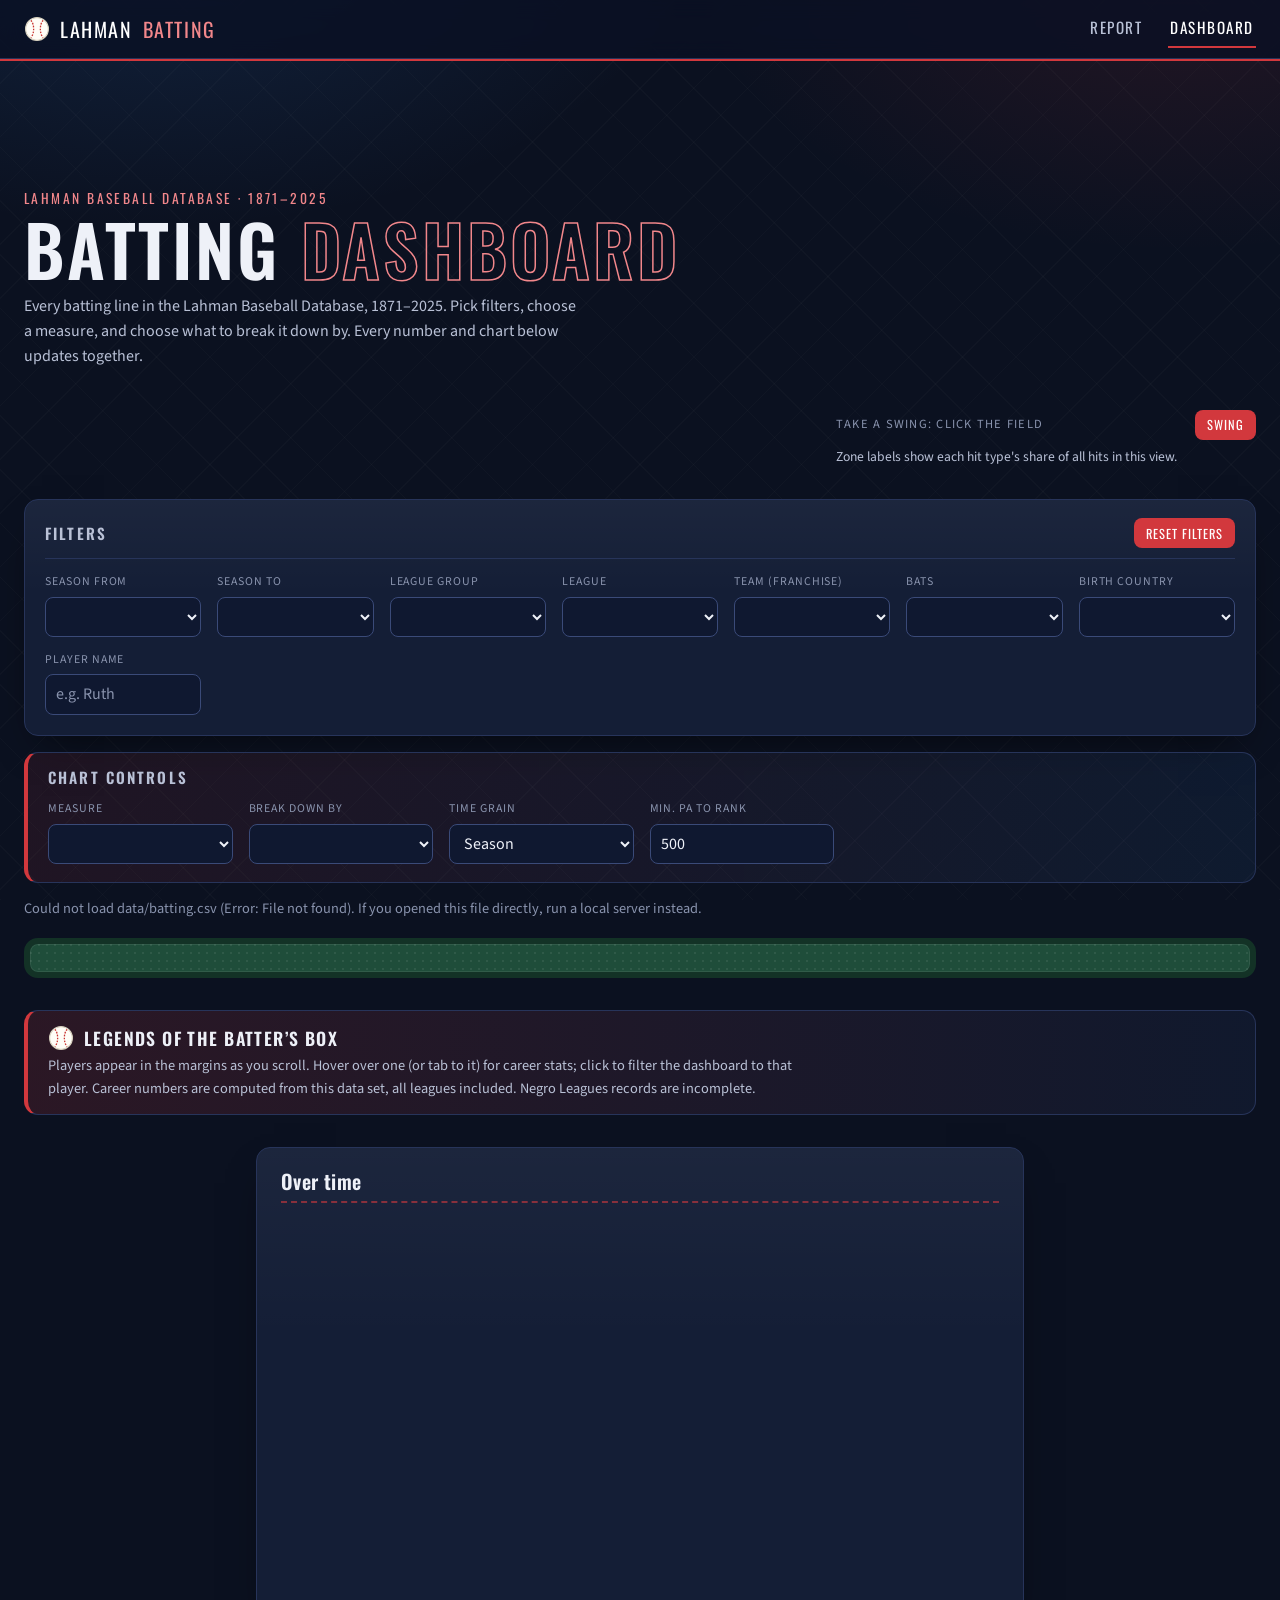
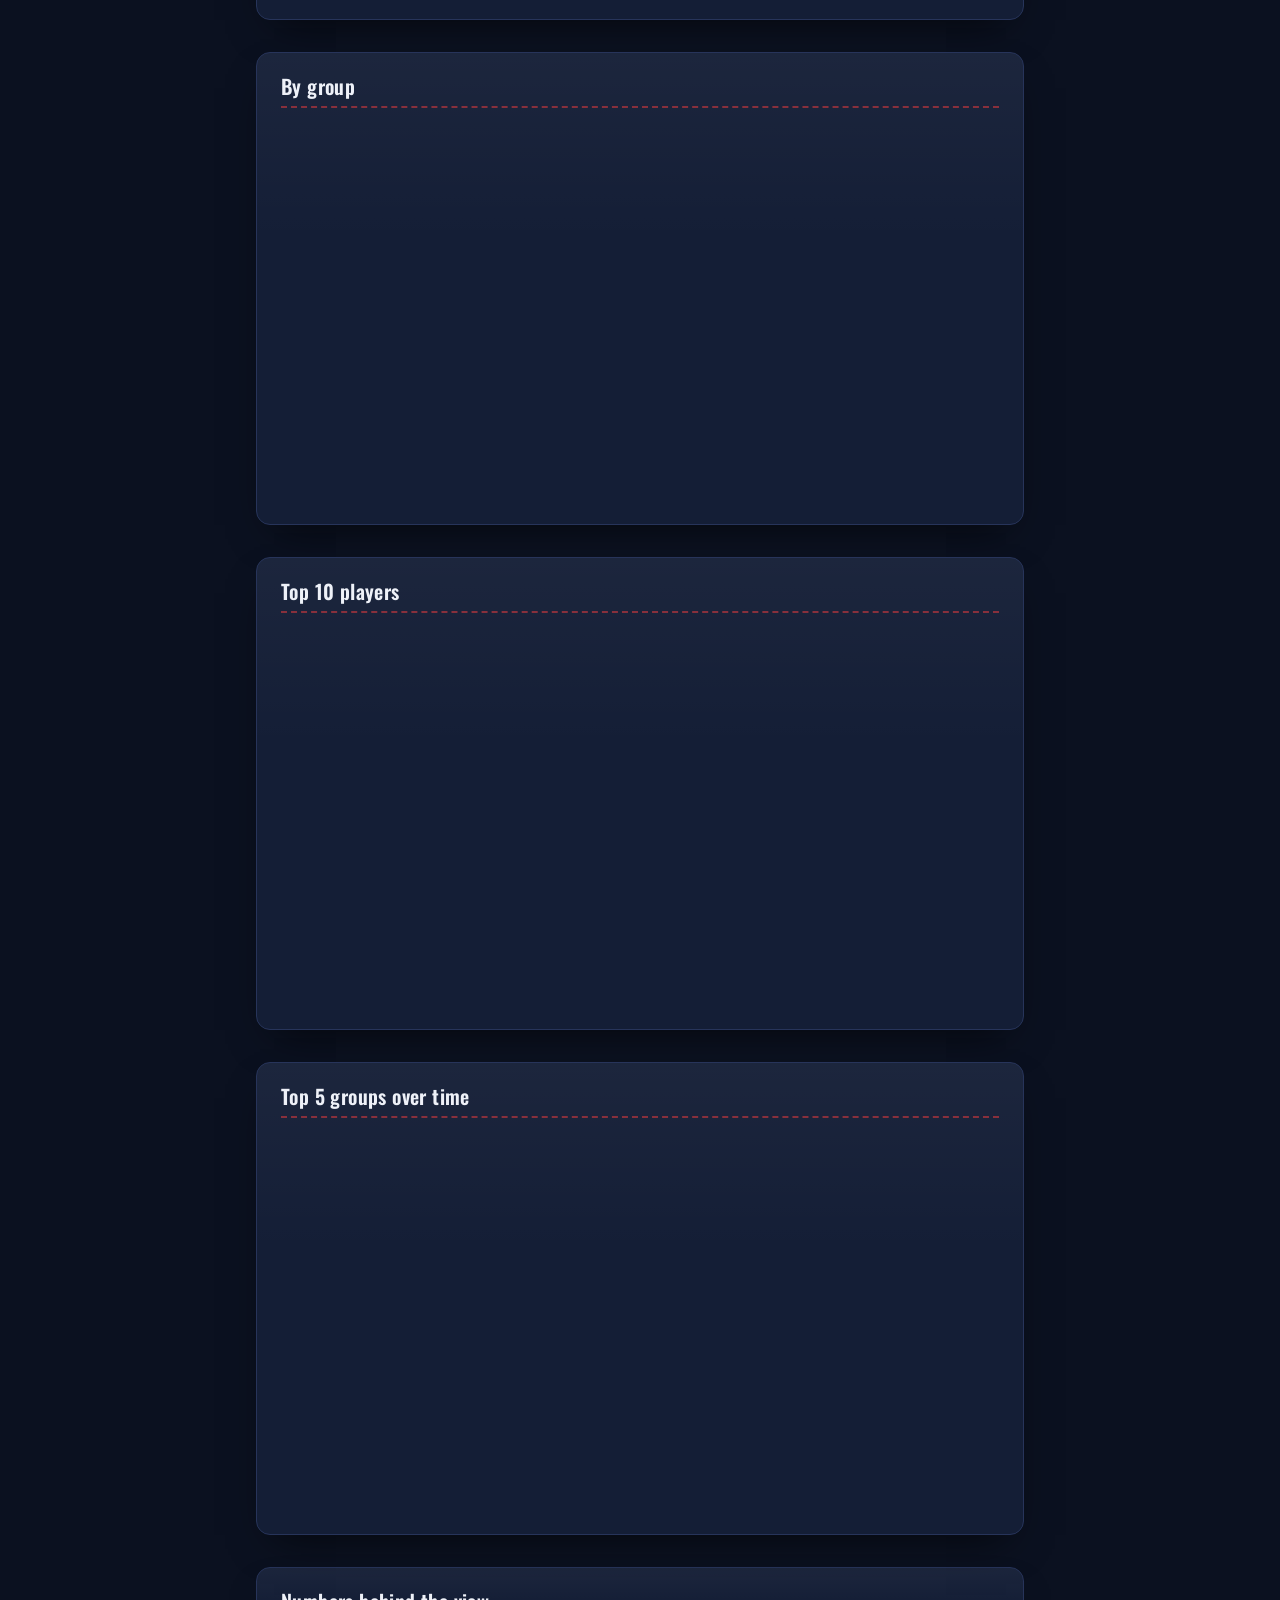
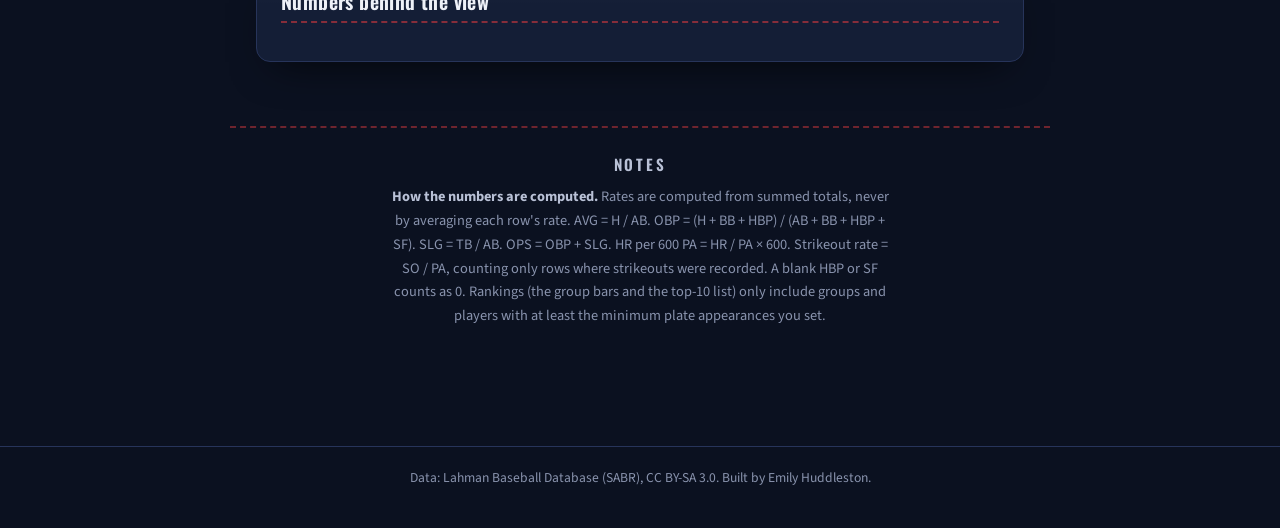
==== commit c053177a: "Interactive ballpark on dashboard, centered notes, stadium backdrop for 7th-inning stretch" ====
--- a/dashboard.html
+++ b/dashboard.html
@@ -15,16 +15,6 @@
   <!-- Reusable baseball graphics (original drawings) -->
   <svg width="0" height="0" style="position:absolute" aria-hidden="true">
     <defs>
-      <symbol id="diamond" viewBox="0 0 200 150">
-        <path d="M100 8 L186 94 L100 146 L14 94 Z" fill="#3f7d4f" opacity="0.18"/>
-        <path d="M100 42 L148 94 L100 128 L52 94 Z" fill="#c9a26b" opacity="0.35"/>
-        <path d="M100 52 L140 94 L100 120 L60 94 Z" fill="none" stroke="#fff" stroke-width="2.5"/>
-        <rect x="96" y="48" width="8" height="8" transform="rotate(45 100 52)" fill="#fff"/>
-        <rect x="136" y="90" width="8" height="8" transform="rotate(45 140 94)" fill="#fff"/>
-        <rect x="56" y="90" width="8" height="8" transform="rotate(45 60 94)" fill="#fff"/>
-        <path d="M95 117 h10 v4 l-5 4 l-5 -4 z" fill="#fff"/>
-        <circle cx="100" cy="92" r="5" fill="#c9a26b"/>
-      </symbol>
       <symbol id="batter" viewBox="0 0 100 120">
         <path d="M34 114 h32 l-4 5 h-24 z" fill="#ffffff" stroke="#cfc8b8"/>
         <g fill="currentColor">
@@ -60,7 +50,16 @@
         <h1 class="page-title dash-title">Batting <span>Dashboard</span></h1>
         <p class="lede">Every batting line in the Lahman Baseball Database, 1871&ndash;2025. Pick filters, choose a measure, and choose what to break it down by. Every number and chart below updates together.</p>
       </div>
-      <svg class="diamond-art" viewBox="0 0 200 150" aria-hidden="true"><use href="#diamond"/></svg>
+      <!-- Interactive ballpark: zone labels show the share of hits (1B/2B/3B/HR)
+           in the current view; click the field or press Swing to hit a ball. -->
+      <figure class="ballpark" aria-labelledby="hf-cap">
+        <svg id="hit-field" viewBox="0 0 400 300" role="img" aria-label="Ballpark showing the share of hits that are singles, doubles, triples and home runs in the current view. Click the field to hit a ball."></svg>
+        <figcaption>
+          <span id="hf-cap" class="hf-cap">Take a swing: click the field</span>
+          <button id="hf-swing" class="btn btn-sm" type="button">Swing</button>
+        </figcaption>
+        <p id="hf-callout" class="hf-callout" aria-live="polite">Zone labels show each hit type's share of all hits in this view.</p>
+      </figure>
     </header>
 
     <!-- Filters -->
@@ -182,7 +181,8 @@
     <aside class="rail rail-right" id="rail-right" aria-label="Legends, right margin"></aside>
     </div><!-- /layout -->
 
-    <section class="notes muted">
+    <section class="notes" aria-label="Notes">
+      <h2 class="notes-title">Notes</h2>
       <p><strong>How the numbers are computed.</strong> Rates are computed from summed totals, never by averaging each row's rate. AVG = H / AB. OBP = (H + BB + HBP) / (AB + BB + HBP + SF). SLG = TB / AB. OPS = OBP + SLG. HR per 600 PA = HR / PA &times; 600. Strikeout rate = SO / PA, counting only rows where strikeouts were recorded. A blank HBP or SF counts as 0. Rankings (the group bars and the top-10 list) only include groups and players with at least the minimum plate appearances you set.</p>
       <p id="photo-credits"></p>
     </section>
@@ -195,6 +195,7 @@
   <script src="js/vendor/papaparse.min.js"></script>
   <script src="js/vendor/chart.umd.js"></script>
   <script src="js/chart-theme.js"></script>
+  <script src="js/hit-field.js"></script>
   <script src="js/dashboard.js"></script>
 </body>
 </html>
--- a/css/dashboard.css
+++ b/css/dashboard.css
@@ -19,8 +19,53 @@
   color: transparent;
   -webkit-text-stroke: 1.5px var(--accent-soft);   /* outlined second word */
 }
-.diamond-art { width: 190px; height: 142px; flex: none; filter: drop-shadow(0 0 24px rgba(63,125,79,0.35)); }
-@media (max-width: 700px) { .diamond-art { display: none; } }
+/* ---------- Interactive ballpark ---------- */
+.ballpark { margin: 0; width: min(420px, 100%); flex: none; }
+.ballpark svg { width: 100%; height: auto; display: block; cursor: crosshair; filter: drop-shadow(0 10px 28px rgba(0,0,0,0.55)); }
+.ballpark figcaption { display: flex; justify-content: space-between; align-items: center; gap: 10px; margin-top: 4px; }
+.hf-cap { font-size: 0.78rem; text-transform: uppercase; letter-spacing: 0.1em; color: var(--ink-muted); }
+.hf-callout { margin: 6px 0 0; min-height: 2.6em; font-size: 0.85rem; color: var(--ink-soft); }
+.hf-callout.flash { animation: hfFlash 0.8s ease; }
+@keyframes hfFlash { 0% { color: var(--gold); } 100% { color: var(--ink-soft); } }
+#hit-field .stands { fill: #1a2442; stroke: rgba(255,255,255,0.08); }
+#hit-field .fan-dot { opacity: 0.8; }
+#hit-field .d0 { fill: #d2383d; } #hit-field .d1 { fill: #e9e4d6; } #hit-field .d2 { fill: #3987e5; }
+#hit-field .d3 { fill: #e3b45f; } #hit-field .d4 { fill: #7a86a8; }
+#hit-field .track { fill: #9c7447; opacity: 0.85; }
+#hit-field .wall { fill: none; stroke: #0f3322; stroke-width: 5; }
+#hit-field .zone { fill: transparent; transition: fill 0.2s; }
+#hit-field .zone.hot { fill: rgba(227, 180, 95, 0.22); }
+#hit-field .ring { fill: none; stroke: rgba(255,255,255,0.28); stroke-width: 1; stroke-dasharray: 3 4; pointer-events: none; }
+#hit-field .dirt { fill: #b98a52; }
+#hit-field .infield-grass { fill: #2f6e44; }
+#hit-field .chalk { stroke: #fff; stroke-width: 1.6; }
+#hit-field .paths { fill: none; stroke: rgba(255,255,255,0.55); stroke-width: 1.2; }
+#hit-field .mound { fill: #c49a64; }
+#hit-field .rubber { fill: #fff; }
+#hit-field .tower { stroke: #3a4a78; stroke-width: 2.5; }
+#hit-field .lamps { fill: #22305a; stroke: #4b5f99; }
+#hit-field .bulb { fill: #fff6d6; filter: drop-shadow(0 0 3px #ffe9a8); }
+#hit-field .dugout { fill: #0f1830; stroke: rgba(255,255,255,0.15); }
+#hit-field .box { fill: none; stroke: rgba(255,255,255,0.55); stroke-width: 0.8; }
+#hit-field .ondeck { fill: none; stroke: rgba(255,255,255,0.4); stroke-width: 0.8; }
+#hit-field .pole { stroke: var(--gold); stroke-width: 2; }
+#hit-field .base { fill: #fff; transition: fill 0.2s, filter 0.2s; }
+#hit-field .base.lit { fill: var(--gold); filter: drop-shadow(0 0 5px var(--gold)); }
+#hit-field .dist { font-family: var(--font-head); font-size: 9px; fill: #cfe3d6; opacity: 0.8; }
+#hit-field .zlabel { cursor: default; }
+#hit-field .zlabel text { font-family: var(--font-head); font-size: 12px; paint-order: stroke; stroke: rgba(0,0,0,0.55); stroke-width: 3px; }
+#hit-field .zn { fill: #fff; letter-spacing: 0.08em; }
+#hit-field .zp { fill: var(--gold); }
+#hit-field .ball { fill: #fffdf7; stroke: #c8322f; stroke-width: 0.8; pointer-events: none; }
+#hit-field .ball-shadow { fill: rgba(0,0,0,0.45); pointer-events: none; }
+#hf-burst path { stroke-width: 2; stroke-linecap: round; }
+#hf-burst { transform-box: fill-box; transform-origin: center; }
+#hf-burst.pop { animation: hfPop 0.7s ease-out forwards; }
+@keyframes hfPop { 0% { opacity: 1; transform: scale(0.4); } 100% { opacity: 0; transform: scale(1.3); } }
+@media (max-width: 900px) {
+  .page-head { flex-direction: column; align-items: stretch; }
+  .ballpark { margin: 0 auto; }
+}
 
 /* ---------- Filters & chart controls ---------- */
 .panel-head {
@@ -320,7 +365,27 @@
 }
 td.hl, th.hl { background: rgba(210, 56, 61, 0.14); color: var(--ink); font-weight: 600; }
 
-.notes { margin-top: 20px; max-width: 90ch; }
+/* ---------- Notes: centered, set apart at the bottom ---------- */
+.notes {
+  margin: 64px auto 0;
+  max-width: 820px;
+  text-align: center;
+  padding: 28px 32px 24px;
+  border-top: 2px dashed rgba(210, 56, 61, 0.5);
+  color: var(--ink-muted);
+  font-size: 0.9rem;
+  line-height: 1.65;
+}
+.notes-title {
+  font-size: 0.95rem;
+  text-transform: uppercase;
+  letter-spacing: 0.18em;
+  color: var(--ink-soft);
+  margin-bottom: 12px;
+}
+.notes p { margin: 0 auto 14px; max-width: 72ch; }
+.notes strong { color: var(--ink-soft); }
+.notes a { color: var(--ink-soft); }
 
 .kpis { scroll-margin-top: 76px; }
 tbody tr { transition: background 0.12s; }
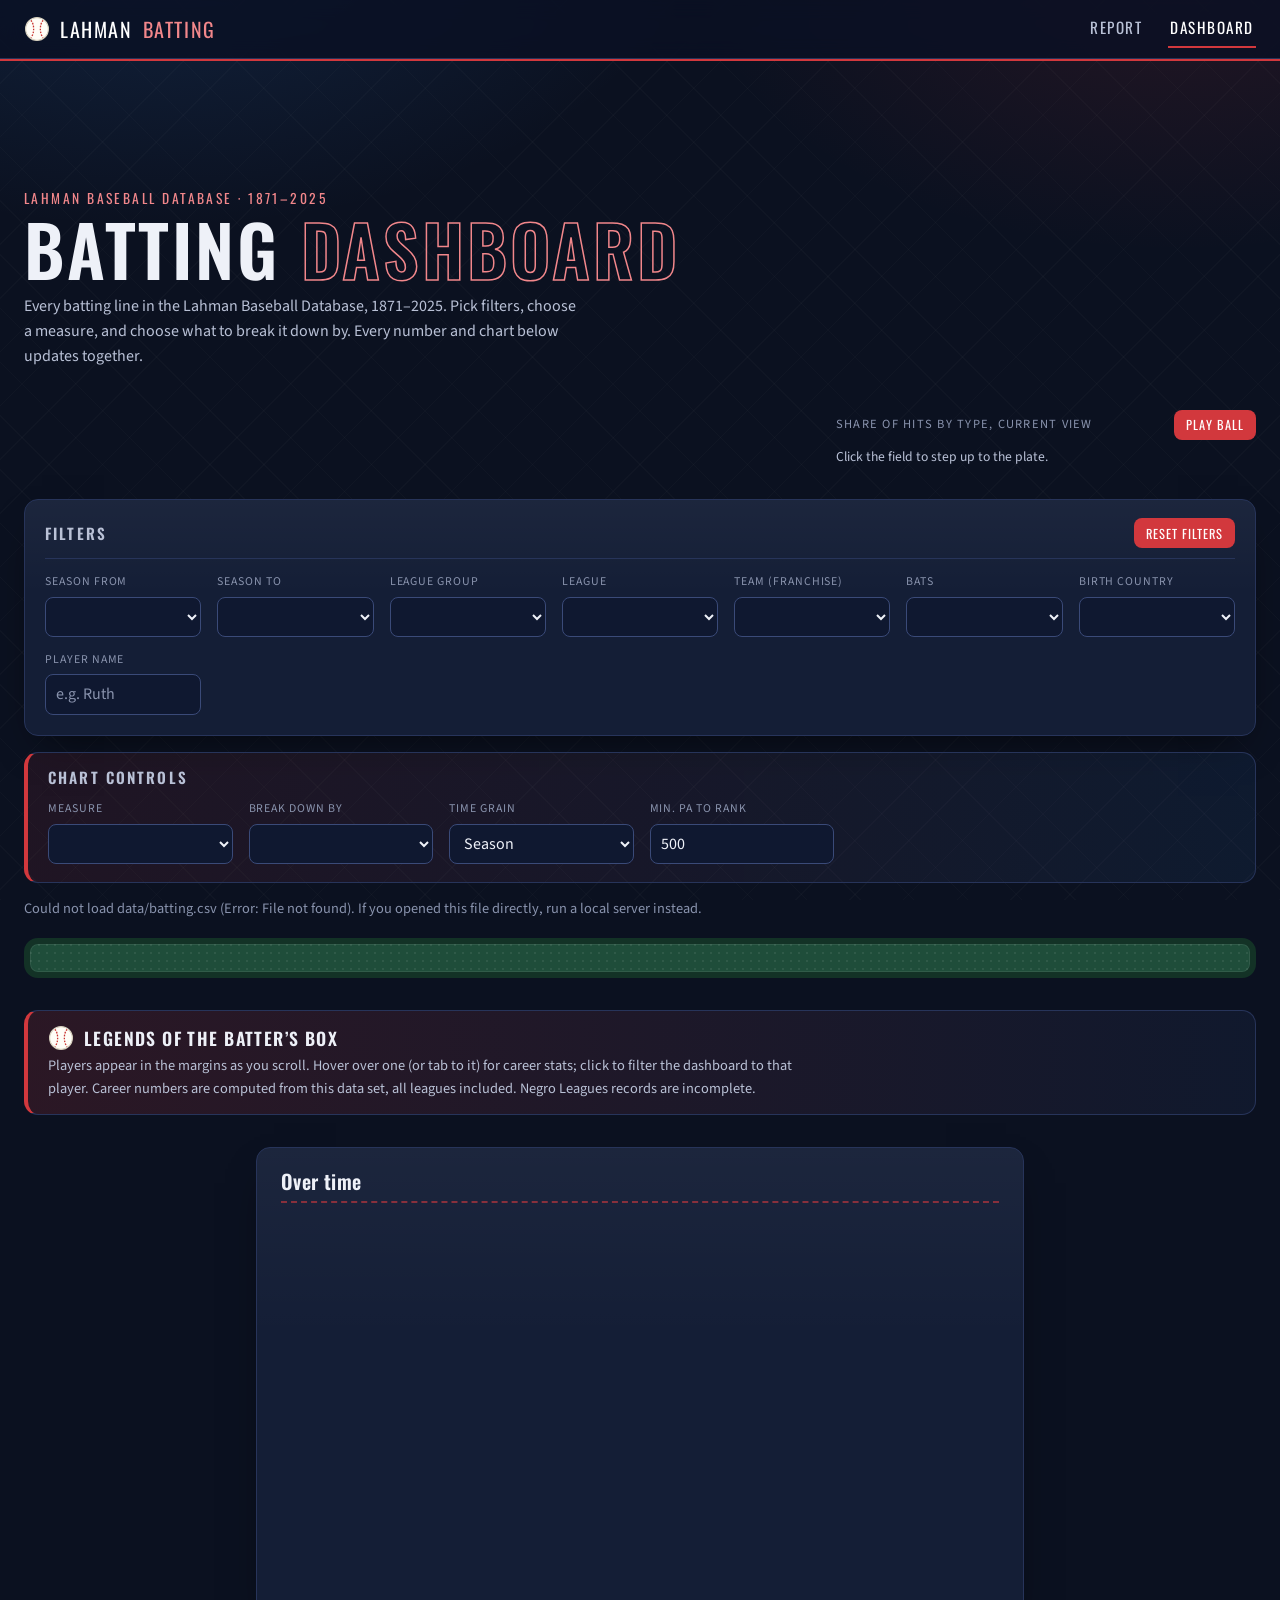
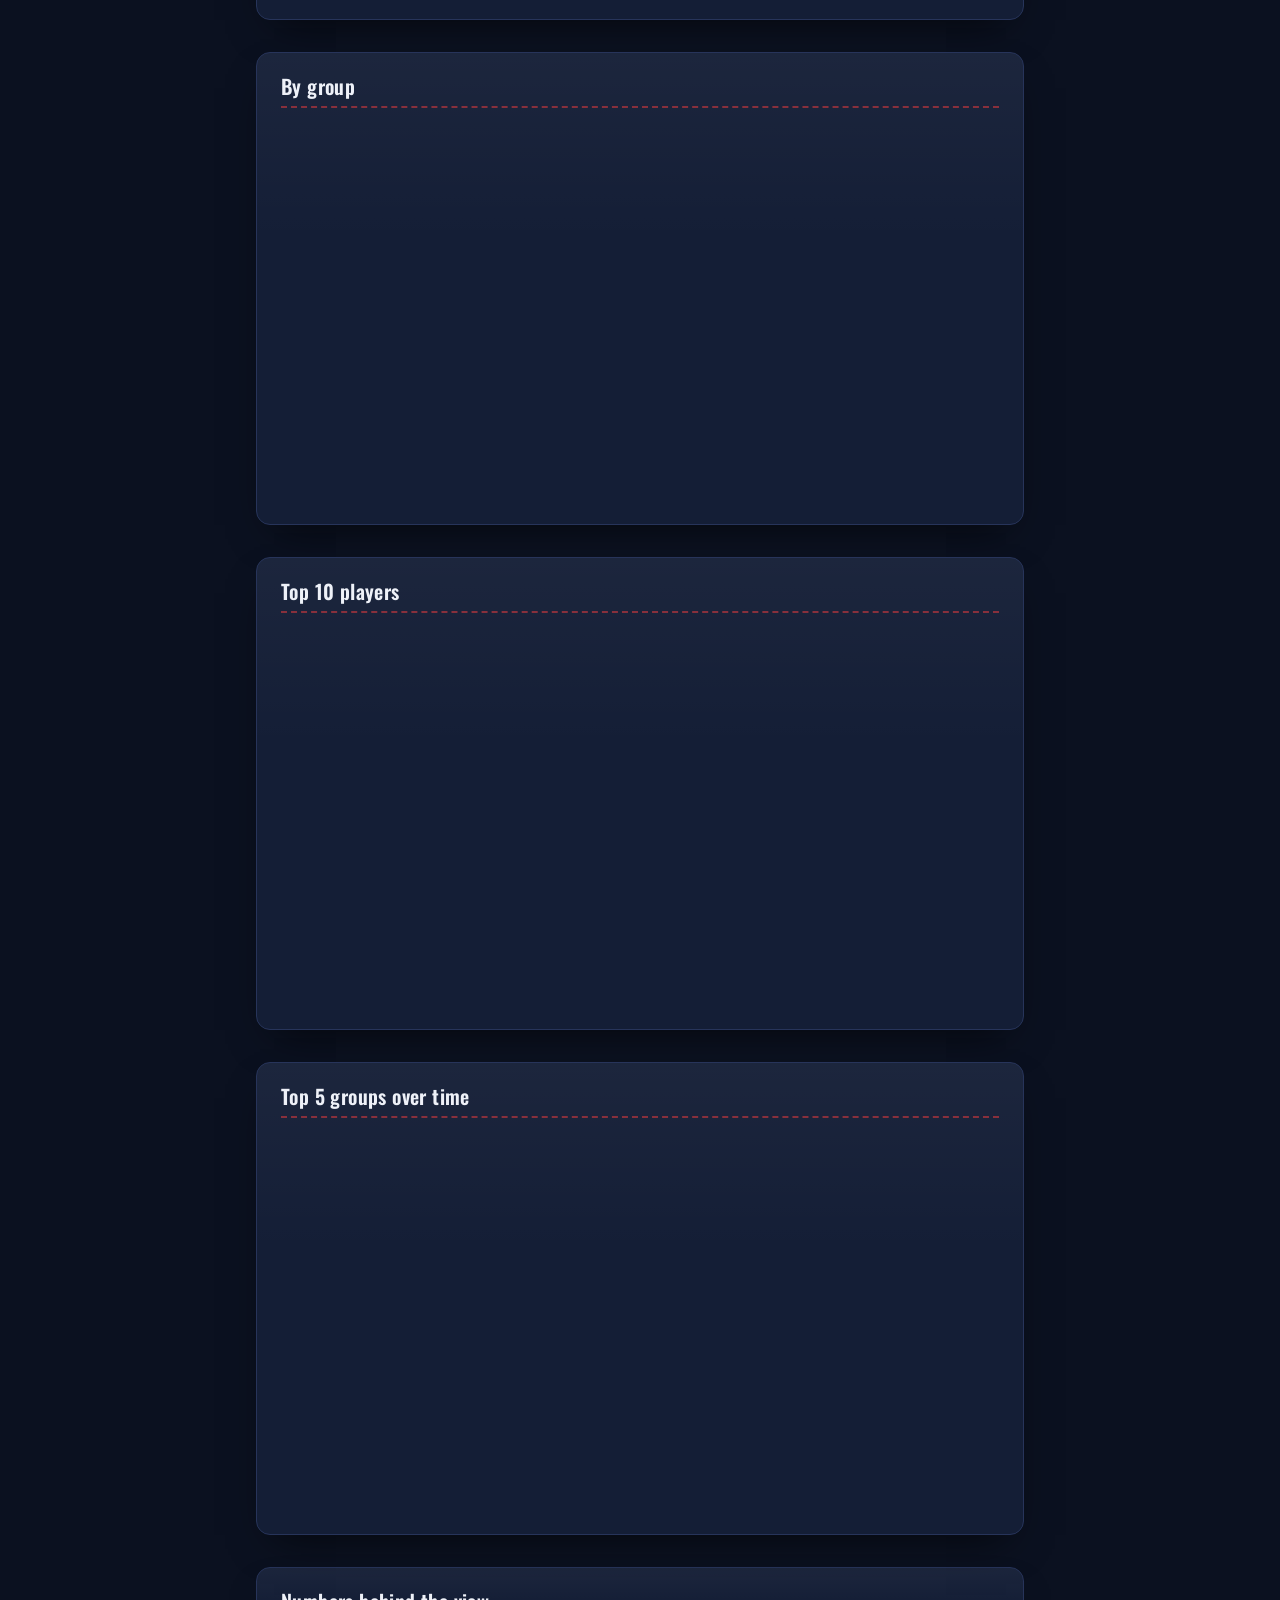
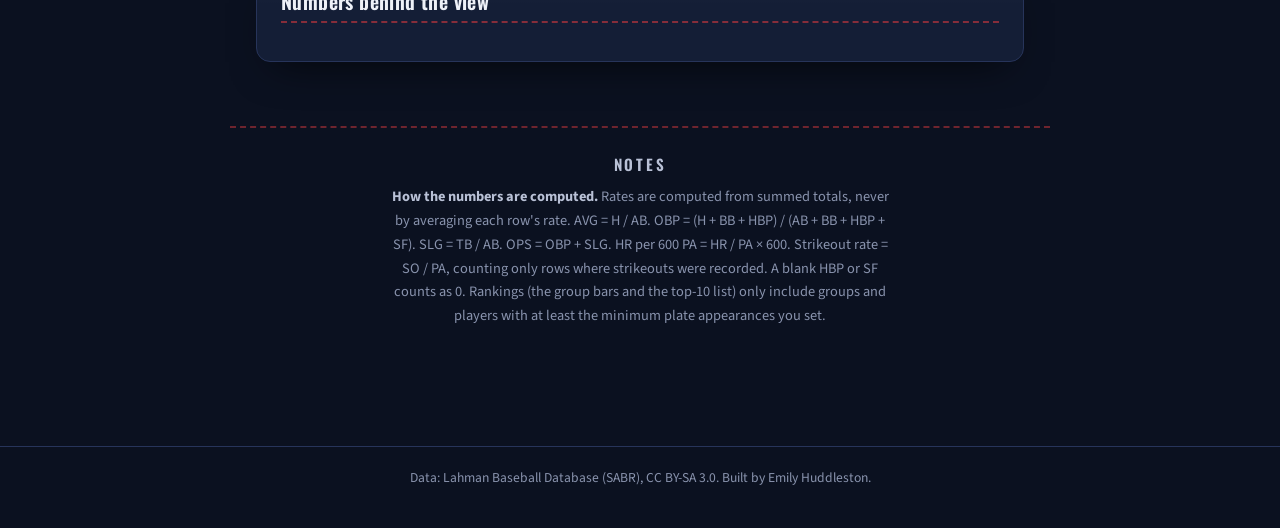
==== commit 90a88b7d: "Add Step Up to the Plate batting game; move Lahman Field sign" ====
--- a/dashboard.html
+++ b/dashboard.html
@@ -50,15 +50,16 @@
         <h1 class="page-title dash-title">Batting <span>Dashboard</span></h1>
         <p class="lede">Every batting line in the Lahman Baseball Database, 1871&ndash;2025. Pick filters, choose a measure, and choose what to break it down by. Every number and chart below updates together.</p>
       </div>
-      <!-- Interactive ballpark: zone labels show the share of hits (1B/2B/3B/HR)
-           in the current view; click the field or press Swing to hit a ball. -->
+      <!-- Ballpark: zone labels show the share of hits (1B/2B/3B/HR) in the current
+           view. Click it (or press Play ball) to open the batting game below. -->
       <figure class="ballpark" aria-labelledby="hf-cap">
-        <svg id="hit-field" viewBox="0 0 400 300" role="img" aria-label="Ballpark showing the share of hits that are singles, doubles, triples and home runs in the current view. Click the field to hit a ball."></svg>
+        <svg id="hit-field" viewBox="0 0 400 300" role="button" tabindex="0"
+             aria-label="Ballpark showing each hit type's share of hits in the current view. Press to open the batting game."></svg>
         <figcaption>
-          <span id="hf-cap" class="hf-cap">Take a swing: click the field</span>
-          <button id="hf-swing" class="btn btn-sm" type="button">Swing</button>
+          <span id="hf-cap" class="hf-cap">Share of hits by type, current view</span>
+          <button id="hf-play" class="btn btn-sm" type="button">Play ball</button>
         </figcaption>
-        <p id="hf-callout" class="hf-callout" aria-live="polite">Zone labels show each hit type's share of all hits in this view.</p>
+        <p class="hf-callout">Click the field to step up to the plate.</p>
       </figure>
     </header>
 
@@ -188,6 +189,63 @@
     </section>
   </main>
 
+
+  <!-- ================= Batting game (pop-up on the dashboard page) ================= -->
+  <div class="game-modal" id="game" hidden role="dialog" aria-modal="true" aria-labelledby="game-title">
+    <div class="game-panel">
+      <button class="game-close" id="game-close" type="button" aria-label="Close the game">
+        <svg viewBox="0 0 24 24" aria-hidden="true"><path d="M6 6l12 12M18 6L6 18"/></svg>
+      </button>
+      <div class="game-head">
+        <p class="kicker">Batting game</p>
+        <h2 id="game-title">Step Up to the Plate</h2>
+      </div>
+      <div class="game-grid">
+        <div class="game-field-wrap">
+          <svg id="game-field" viewBox="0 0 400 300" role="img" aria-label="Ballpark. Click where you want to hit the ball."></svg>
+          <div class="game-actions">
+            <button class="btn btn-sm" id="game-swing" type="button">Random swing</button>
+            <button class="btn btn-sm btn-ghost" id="game-next" type="button">New batter</button>
+          </div>
+        </div>
+
+        <aside class="game-board" aria-label="Scoreboard">
+          <div class="gb-batter">
+            <div class="gb-photo" id="gb-photo"></div>
+            <div>
+              <p class="gb-label">At bat</p>
+              <p class="gb-name" id="gb-name">–</p>
+              <p class="gb-meta" id="gb-meta"></p>
+            </div>
+          </div>
+          <div class="gb-stats">
+            <div><span id="gb-avg">–</span><small>Career AVG</small></div>
+            <div><span id="gb-hr">–</span><small>Career HR</small></div>
+            <div><span id="gb-h">–</span><small>Career hits</small></div>
+          </div>
+          <p class="gb-note" id="gb-note"></p>
+          <div class="gb-count">
+            <div><small>Strikes</small><span class="lights" id="gb-strikes"></span></div>
+            <div><small>Out</small><span class="lights" id="gb-outs"></span></div>
+            <div><small>On base</small>
+              <svg class="gb-bases" id="gb-bases" viewBox="0 0 60 44" aria-hidden="true">
+                <rect data-b="2" x="24" y="2" width="12" height="12" transform="rotate(45 30 8)"/>
+                <rect data-b="3" x="8" y="18" width="12" height="12" transform="rotate(45 14 24)"/>
+                <rect data-b="1" x="40" y="18" width="12" height="12" transform="rotate(45 46 24)"/>
+              </svg>
+            </div>
+            <div><small>Runs</small><span class="gb-num" id="gb-runs">0</span></div>
+            <div><small>At-bats</small><span class="gb-num" id="gb-ab">0</span></div>
+          </div>
+          <p class="gb-play" id="gb-play" aria-live="polite"></p>
+          <ol class="gb-log" id="gb-log" aria-label="Play-by-play"></ol>
+          <p class="gb-odds" id="gb-odds"></p>
+        </aside>
+      </div>
+      <p class="game-hint">Click anywhere on the field to swing. A fair ball is a hit as often as the batter really got hits (his career batting average); the zone you hit decides single, double, triple or home run. Foul balls are strikes. An out, a home run, or coming all the way around to score ends the at-bat, and a new batter steps up. Career numbers come from this data set (all leagues).</p>
+    </div>
+  </div>
+
   <footer class="site-footer">
     Data: Lahman Baseball Database (SABR), CC BY-SA 3.0. Built by Emily Huddleston.
   </footer>
--- a/css/dashboard.css
+++ b/css/dashboard.css
@@ -21,46 +21,47 @@
 }
 /* ---------- Interactive ballpark ---------- */
 .ballpark { margin: 0; width: min(420px, 100%); flex: none; }
-.ballpark svg { width: 100%; height: auto; display: block; cursor: crosshair; filter: drop-shadow(0 10px 28px rgba(0,0,0,0.55)); }
+.ballpark svg { width: 100%; height: auto; display: block; cursor: pointer; filter: drop-shadow(0 10px 28px rgba(0,0,0,0.55)); transition: transform 0.25s ease, filter 0.25s ease; border-radius: 12px; }
+.ballpark svg:hover, .ballpark svg:focus-visible { transform: scale(1.03); filter: drop-shadow(0 14px 34px rgba(0,0,0,0.6)) drop-shadow(0 0 18px rgba(227,180,95,0.25)); outline: none; }
 .ballpark figcaption { display: flex; justify-content: space-between; align-items: center; gap: 10px; margin-top: 4px; }
 .hf-cap { font-size: 0.78rem; text-transform: uppercase; letter-spacing: 0.1em; color: var(--ink-muted); }
 .hf-callout { margin: 6px 0 0; min-height: 2.6em; font-size: 0.85rem; color: var(--ink-soft); }
 .hf-callout.flash { animation: hfFlash 0.8s ease; }
 @keyframes hfFlash { 0% { color: var(--gold); } 100% { color: var(--ink-soft); } }
-#hit-field .stands { fill: #1a2442; stroke: rgba(255,255,255,0.08); }
-#hit-field .fan-dot { opacity: 0.8; }
-#hit-field .d0 { fill: #d2383d; } #hit-field .d1 { fill: #e9e4d6; } #hit-field .d2 { fill: #3987e5; }
-#hit-field .d3 { fill: #e3b45f; } #hit-field .d4 { fill: #7a86a8; }
-#hit-field .track { fill: #9c7447; opacity: 0.85; }
-#hit-field .wall { fill: none; stroke: #0f3322; stroke-width: 5; }
-#hit-field .zone { fill: transparent; transition: fill 0.2s; }
-#hit-field .zone.hot { fill: rgba(227, 180, 95, 0.22); }
-#hit-field .ring { fill: none; stroke: rgba(255,255,255,0.28); stroke-width: 1; stroke-dasharray: 3 4; pointer-events: none; }
-#hit-field .dirt { fill: #b98a52; }
-#hit-field .infield-grass { fill: #2f6e44; }
-#hit-field .chalk { stroke: #fff; stroke-width: 1.6; }
-#hit-field .paths { fill: none; stroke: rgba(255,255,255,0.55); stroke-width: 1.2; }
-#hit-field .mound { fill: #c49a64; }
-#hit-field .rubber { fill: #fff; }
-#hit-field .tower { stroke: #3a4a78; stroke-width: 2.5; }
-#hit-field .lamps { fill: #22305a; stroke: #4b5f99; }
-#hit-field .bulb { fill: #fff6d6; filter: drop-shadow(0 0 3px #ffe9a8); }
-#hit-field .dugout { fill: #0f1830; stroke: rgba(255,255,255,0.15); }
-#hit-field .box { fill: none; stroke: rgba(255,255,255,0.55); stroke-width: 0.8; }
-#hit-field .ondeck { fill: none; stroke: rgba(255,255,255,0.4); stroke-width: 0.8; }
-#hit-field .pole { stroke: var(--gold); stroke-width: 2; }
-#hit-field .base { fill: #fff; transition: fill 0.2s, filter 0.2s; }
-#hit-field .base.lit { fill: var(--gold); filter: drop-shadow(0 0 5px var(--gold)); }
-#hit-field .dist { font-family: var(--font-head); font-size: 9px; fill: #cfe3d6; opacity: 0.8; }
-#hit-field .zlabel { cursor: default; }
-#hit-field .zlabel text { font-family: var(--font-head); font-size: 12px; paint-order: stroke; stroke: rgba(0,0,0,0.55); stroke-width: 3px; }
-#hit-field .zn { fill: #fff; letter-spacing: 0.08em; }
-#hit-field .zp { fill: var(--gold); }
-#hit-field .ball { fill: #fffdf7; stroke: #c8322f; stroke-width: 0.8; pointer-events: none; }
-#hit-field .ball-shadow { fill: rgba(0,0,0,0.45); pointer-events: none; }
-#hf-burst path { stroke-width: 2; stroke-linecap: round; }
-#hf-burst { transform-box: fill-box; transform-origin: center; }
-#hf-burst.pop { animation: hfPop 0.7s ease-out forwards; }
+#hit-field .stands, #game-field .stands { fill: #1a2442; stroke: rgba(255,255,255,0.08); }
+#hit-field .fan-dot, #game-field .fan-dot { opacity: 0.8; }
+#hit-field .d0, #game-field .d0 { fill: #d2383d; } #hit-field .d1, #game-field .d1 { fill: #e9e4d6; } #hit-field .d2, #game-field .d2 { fill: #3987e5; }
+#hit-field .d3, #game-field .d3 { fill: #e3b45f; } #hit-field .d4, #game-field .d4 { fill: #7a86a8; }
+#hit-field .track, #game-field .track { fill: #9c7447; opacity: 0.85; }
+#hit-field .wall, #game-field .wall { fill: none; stroke: #0f3322; stroke-width: 5; }
+#hit-field .zone, #game-field .zone { fill: transparent; transition: fill 0.2s; }
+#hit-field .zone.hot, #game-field .zone.hot { fill: rgba(227, 180, 95, 0.22); }
+#hit-field .ring, #game-field .ring { fill: none; stroke: rgba(255,255,255,0.28); stroke-width: 1; stroke-dasharray: 3 4; pointer-events: none; }
+#hit-field .dirt, #game-field .dirt { fill: #b98a52; }
+#hit-field .infield-grass, #game-field .infield-grass { fill: #2f6e44; }
+#hit-field .chalk, #game-field .chalk { stroke: #fff; stroke-width: 1.6; }
+#hit-field .paths, #game-field .paths { fill: none; stroke: rgba(255,255,255,0.55); stroke-width: 1.2; }
+#hit-field .mound, #game-field .mound { fill: #c49a64; }
+#hit-field .rubber, #game-field .rubber { fill: #fff; }
+#hit-field .tower, #game-field .tower { stroke: #3a4a78; stroke-width: 2.5; }
+#hit-field .lamps, #game-field .lamps { fill: #22305a; stroke: #4b5f99; }
+#hit-field .bulb, #game-field .bulb { fill: #fff6d6; filter: drop-shadow(0 0 3px #ffe9a8); }
+#hit-field .dugout, #game-field .dugout { fill: #0f1830; stroke: rgba(255,255,255,0.15); }
+#hit-field .box, #game-field .box { fill: none; stroke: rgba(255,255,255,0.55); stroke-width: 0.8; }
+#hit-field .ondeck, #game-field .ondeck { fill: none; stroke: rgba(255,255,255,0.4); stroke-width: 0.8; }
+#hit-field .pole, #game-field .pole { stroke: var(--gold); stroke-width: 2; }
+#hit-field .base, #game-field .base { fill: #fff; transition: fill 0.2s, filter 0.2s; }
+#hit-field .base.lit, #game-field .base.lit { fill: var(--gold); filter: drop-shadow(0 0 5px var(--gold)); }
+#hit-field .dist, #game-field .dist { font-family: var(--font-head); font-size: 9px; fill: #cfe3d6; opacity: 0.8; }
+#hit-field .zlabel, #game-field .zlabel { cursor: default; }
+#hit-field .zlabel, #game-field .zlabel text { font-family: var(--font-head); font-size: 12px; paint-order: stroke; stroke: rgba(0,0,0,0.55); stroke-width: 3px; }
+#hit-field .zn, #game-field .zn { fill: #fff; letter-spacing: 0.08em; }
+#hit-field .zp, #game-field .zp { fill: var(--gold); }
+#hit-field .ball, #game-field .ball { fill: #fffdf7; stroke: #c8322f; stroke-width: 0.8; pointer-events: none; }
+#hit-field .ball-shadow, #game-field .ball-shadow { fill: rgba(0,0,0,0.45); pointer-events: none; }
+.burst { transform-box: fill-box; transform-origin: center; }
+.burst path { stroke-width: 2; stroke-linecap: round; }
+.burst.pop { animation: hfPop 0.7s ease-out forwards; }
 @keyframes hfPop { 0% { opacity: 1; transform: scale(0.4); } 100% { opacity: 0; transform: scale(1.3); } }
 @media (max-width: 900px) {
   .page-head { flex-direction: column; align-items: stretch; }
@@ -391,3 +392,108 @@
 tbody tr { transition: background 0.12s; }
 tbody tr:hover td { background: rgba(255, 255, 255, 0.04); }
 thead th { border-bottom-color: var(--rule-strong); }
+
+/* ---------- Batting game pop-up ---------- */
+body.game-open { overflow: hidden; }
+.game-modal {
+  position: fixed;
+  inset: 0;
+  z-index: 100;
+  display: grid;
+  place-items: center;
+  padding: 24px;
+  background: rgba(3, 6, 15, 0.78);
+  backdrop-filter: blur(6px);
+  opacity: 0;
+  transition: opacity 0.2s ease;
+}
+.game-modal.show { opacity: 1; }
+.game-modal[hidden] { display: none; }
+.game-panel {
+  position: relative;
+  width: min(1180px, 100%);
+  max-height: calc(100vh - 48px);
+  overflow: auto;
+  background: linear-gradient(180deg, #16223f, #0d152b);
+  border: 1px solid var(--rule-strong);
+  border-top: 4px solid var(--accent);
+  border-radius: 18px;
+  padding: 22px 26px 18px;
+  box-shadow: 0 40px 90px -30px rgba(0,0,0,0.9);
+  transform: scale(0.96) translateY(10px);
+  transition: transform 0.25s cubic-bezier(0.2, 0.9, 0.3, 1.1);
+}
+.game-modal.show .game-panel { transform: none; }
+.game-close {
+  position: absolute;
+  top: 14px;
+  right: 14px;
+  width: 40px;
+  height: 40px;
+  border-radius: 50%;
+  border: 1.5px solid var(--rule-strong);
+  background: var(--paper-2);
+  color: var(--ink);
+  display: grid;
+  place-items: center;
+  cursor: pointer;
+  transition: background 0.15s, border-color 0.15s, transform 0.15s;
+}
+.game-close svg { width: 18px; height: 18px; stroke: currentColor; stroke-width: 2.5; stroke-linecap: round; }
+.game-close:hover, .game-close:focus-visible { background: var(--accent); border-color: var(--accent); transform: rotate(90deg); outline: none; }
+.game-head h2 { font-size: clamp(1.6rem, 3.4vw, 2.4rem); text-transform: uppercase; letter-spacing: 0.04em; margin: 0 0 12px; }
+.game-head .kicker { margin: 0; }
+.game-grid { display: grid; grid-template-columns: minmax(0, 1.45fr) minmax(300px, 1fr); gap: 22px; align-items: start; }
+@media (max-width: 900px) { .game-grid { grid-template-columns: 1fr; } }
+.game-field-wrap svg { width: 100%; height: auto; display: block; cursor: crosshair; }
+.game-actions { display: flex; gap: 10px; justify-content: center; margin-top: 8px; }
+.btn-ghost { background: transparent; border: 1.5px solid var(--rule-strong); color: var(--ink-soft); }
+.btn-ghost:hover { background: var(--card-2); color: #fff; }
+#game-field .runner { fill: var(--accent); stroke: #fff; stroke-width: 2; filter: drop-shadow(0 0 4px rgba(210,56,61,0.9)); }
+#game-field .field-banner { font-family: var(--font-head); font-size: 34px; letter-spacing: 0.08em; paint-order: stroke; stroke: rgba(0,0,0,0.7); stroke-width: 5px; transition: opacity 0.3s; }
+#game-field .field-banner.run { fill: var(--gold); }
+#game-field .field-banner.out { fill: #f2878b; }
+
+/* scoreboard */
+.game-board {
+  background:
+    radial-gradient(circle at 1px 1px, rgba(255,255,255,0.06) 1px, transparent 0) 0 0 / 7px 7px,
+    #123526;
+  border: 8px solid #0c2419;
+  border-radius: 14px;
+  padding: 14px 16px;
+  color: var(--chalk);
+  font-family: var(--font-head);
+  box-shadow: inset 0 0 0 1px rgba(255,255,255,0.07);
+}
+.game-board small { display: block; font-size: 0.68rem; letter-spacing: 0.14em; text-transform: uppercase; color: #9fc4ae; font-family: var(--font-body); }
+.gb-batter { display: flex; gap: 12px; align-items: center; padding-bottom: 10px; border-bottom: 2px solid rgba(255,255,255,0.12); }
+.gb-photo { width: 64px; height: 80px; flex: none; border-radius: 6px; overflow: hidden; border: 2px solid var(--gold); background: #081a12; display: grid; place-items: center; font-size: 1.4rem; color: var(--gold); }
+.gb-photo img { width: 100%; height: 100%; object-fit: cover; object-position: 50% 15%; }
+.gb-label { margin: 0; font-size: 0.72rem; letter-spacing: 0.16em; text-transform: uppercase; color: #9fc4ae; }
+.gb-name { margin: 0; font-size: 1.5rem; letter-spacing: 0.04em; text-transform: uppercase; line-height: 1.1; text-shadow: 0 0 10px rgba(244,239,226,0.3); }
+.gb-meta { margin: 2px 0 0; font-family: var(--font-body); font-size: 0.8rem; color: #cfe3d6; }
+.gb-stats { display: grid; grid-template-columns: repeat(3, 1fr); gap: 6px; margin: 10px 0 6px; text-align: center; }
+.gb-stats div { background: #081a12; border-radius: 6px; padding: 6px 4px; }
+.gb-stats span { display: block; font-size: 1.35rem; color: var(--gold); text-shadow: 0 0 8px rgba(227,180,95,0.4); }
+.gb-note { margin: 4px 0 10px; font-family: var(--font-body); font-size: 0.85rem; color: #cfe3d6; }
+.gb-count { display: grid; grid-template-columns: repeat(5, 1fr); gap: 6px; align-items: end; text-align: center; padding: 8px 0; border-top: 2px solid rgba(255,255,255,0.12); border-bottom: 2px solid rgba(255,255,255,0.12); }
+.lights { display: inline-flex; gap: 5px; margin-top: 4px; }
+.lights i { width: 14px; height: 14px; border-radius: 50%; background: #0a2016; box-shadow: inset 0 0 0 1px rgba(255,255,255,0.1); }
+.lights i.on { background: var(--gold); box-shadow: 0 0 8px var(--gold); }
+.lights i.on.out { background: var(--accent); box-shadow: 0 0 8px var(--accent); }
+.gb-bases { width: 46px; height: 34px; margin-top: 2px; }
+.gb-bases rect { fill: #0a2016; stroke: rgba(255,255,255,0.25); }
+.gb-bases rect.on { fill: var(--gold); filter: drop-shadow(0 0 3px var(--gold)); }
+.gb-num { display: block; font-size: 1.5rem; margin-top: 2px; }
+.gb-play { margin: 10px 0 6px; min-height: 2.8em; font-family: var(--font-body); font-size: 0.95rem; color: #fff; }
+.gb-log { list-style: none; margin: 0; padding: 0; font-family: var(--font-body); font-size: 0.8rem; color: #cfe3d6; max-height: 128px; overflow: auto; }
+.gb-log li { padding: 4px 0 4px 10px; border-left: 3px solid #2c5a45; margin-bottom: 3px; }
+.gb-log li.hit { border-left-color: var(--gold); }
+.gb-log li.out { border-left-color: var(--accent); }
+.gb-log li.foul { border-left-color: #7a86a8; }
+.gb-odds { margin: 10px 0 0; font-family: var(--font-body); font-size: 0.74rem; color: #9fc4ae; }
+.game-hint { margin: 14px 0 0; font-size: 0.8rem; color: var(--ink-muted); text-align: center; max-width: 110ch; margin-inline: auto; }
+@media (prefers-reduced-motion: reduce) {
+  .game-modal, .game-panel, .game-close { transition: none; }
+}
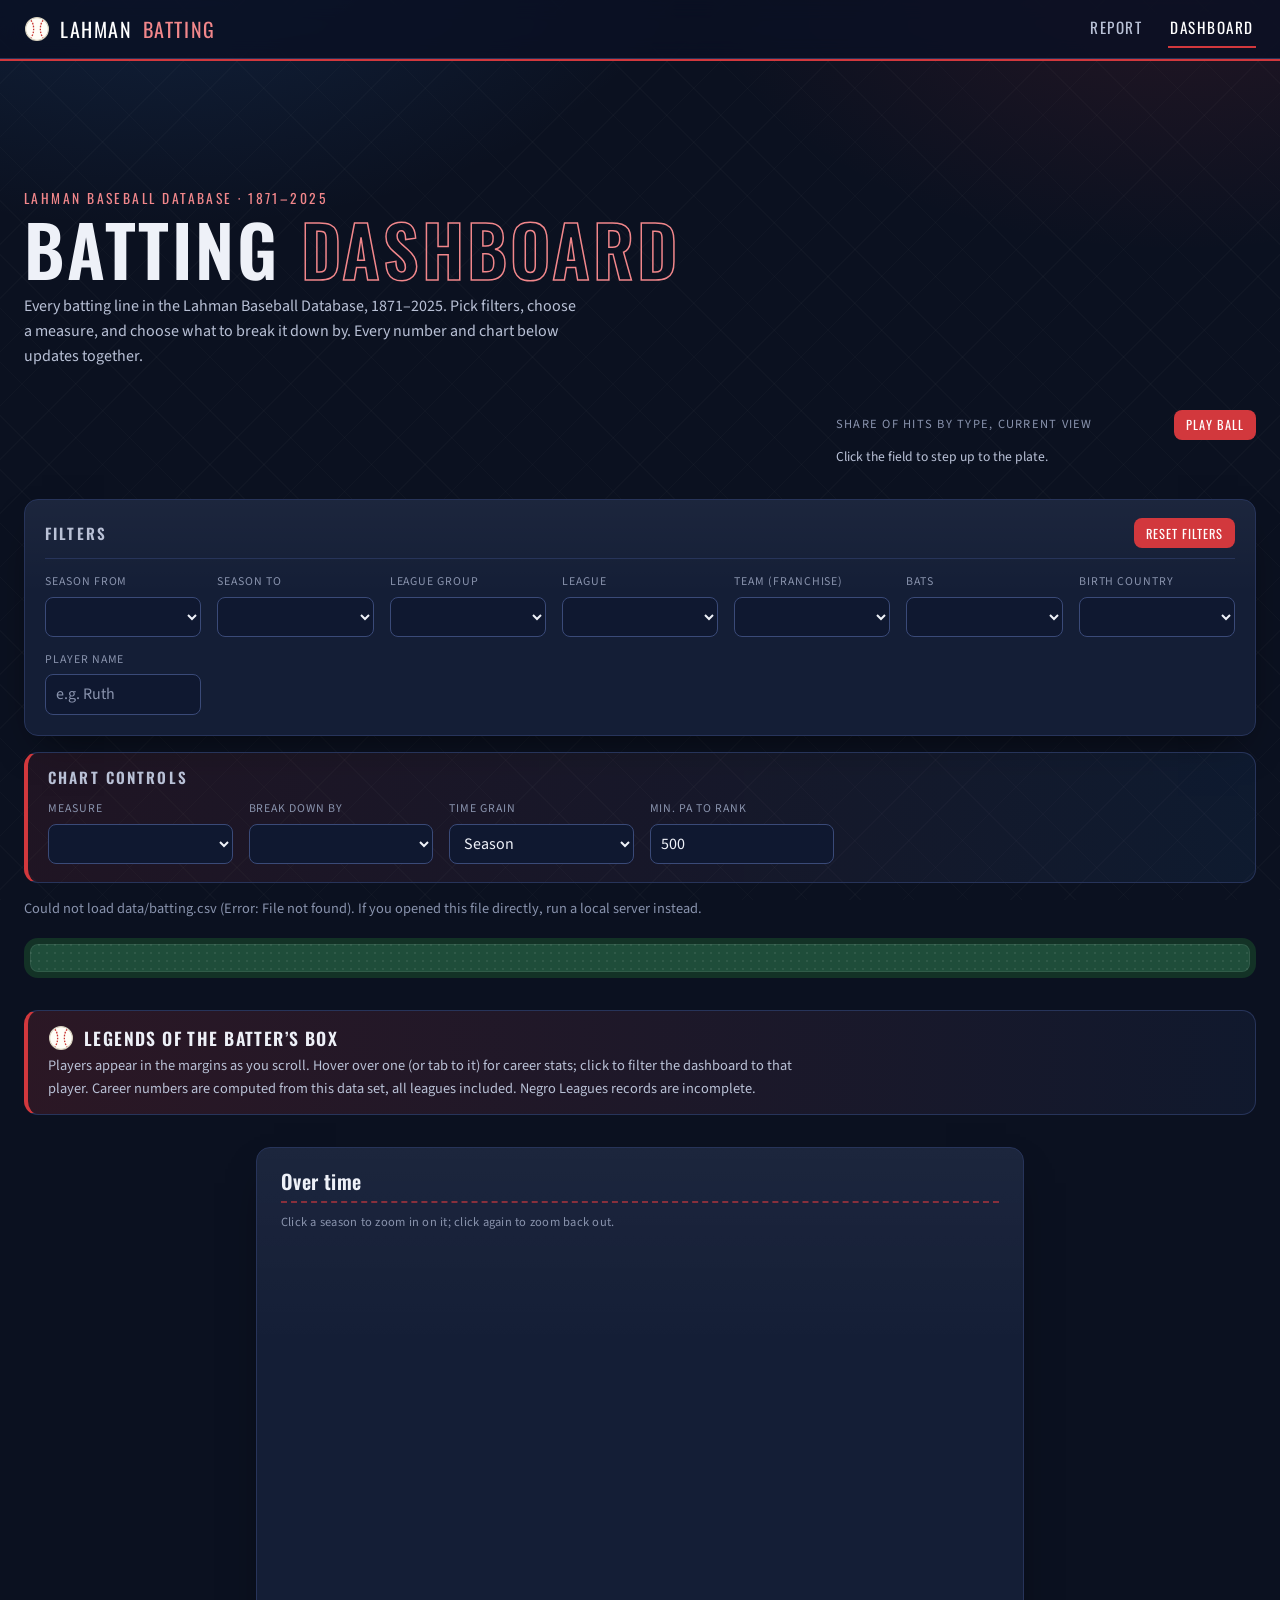
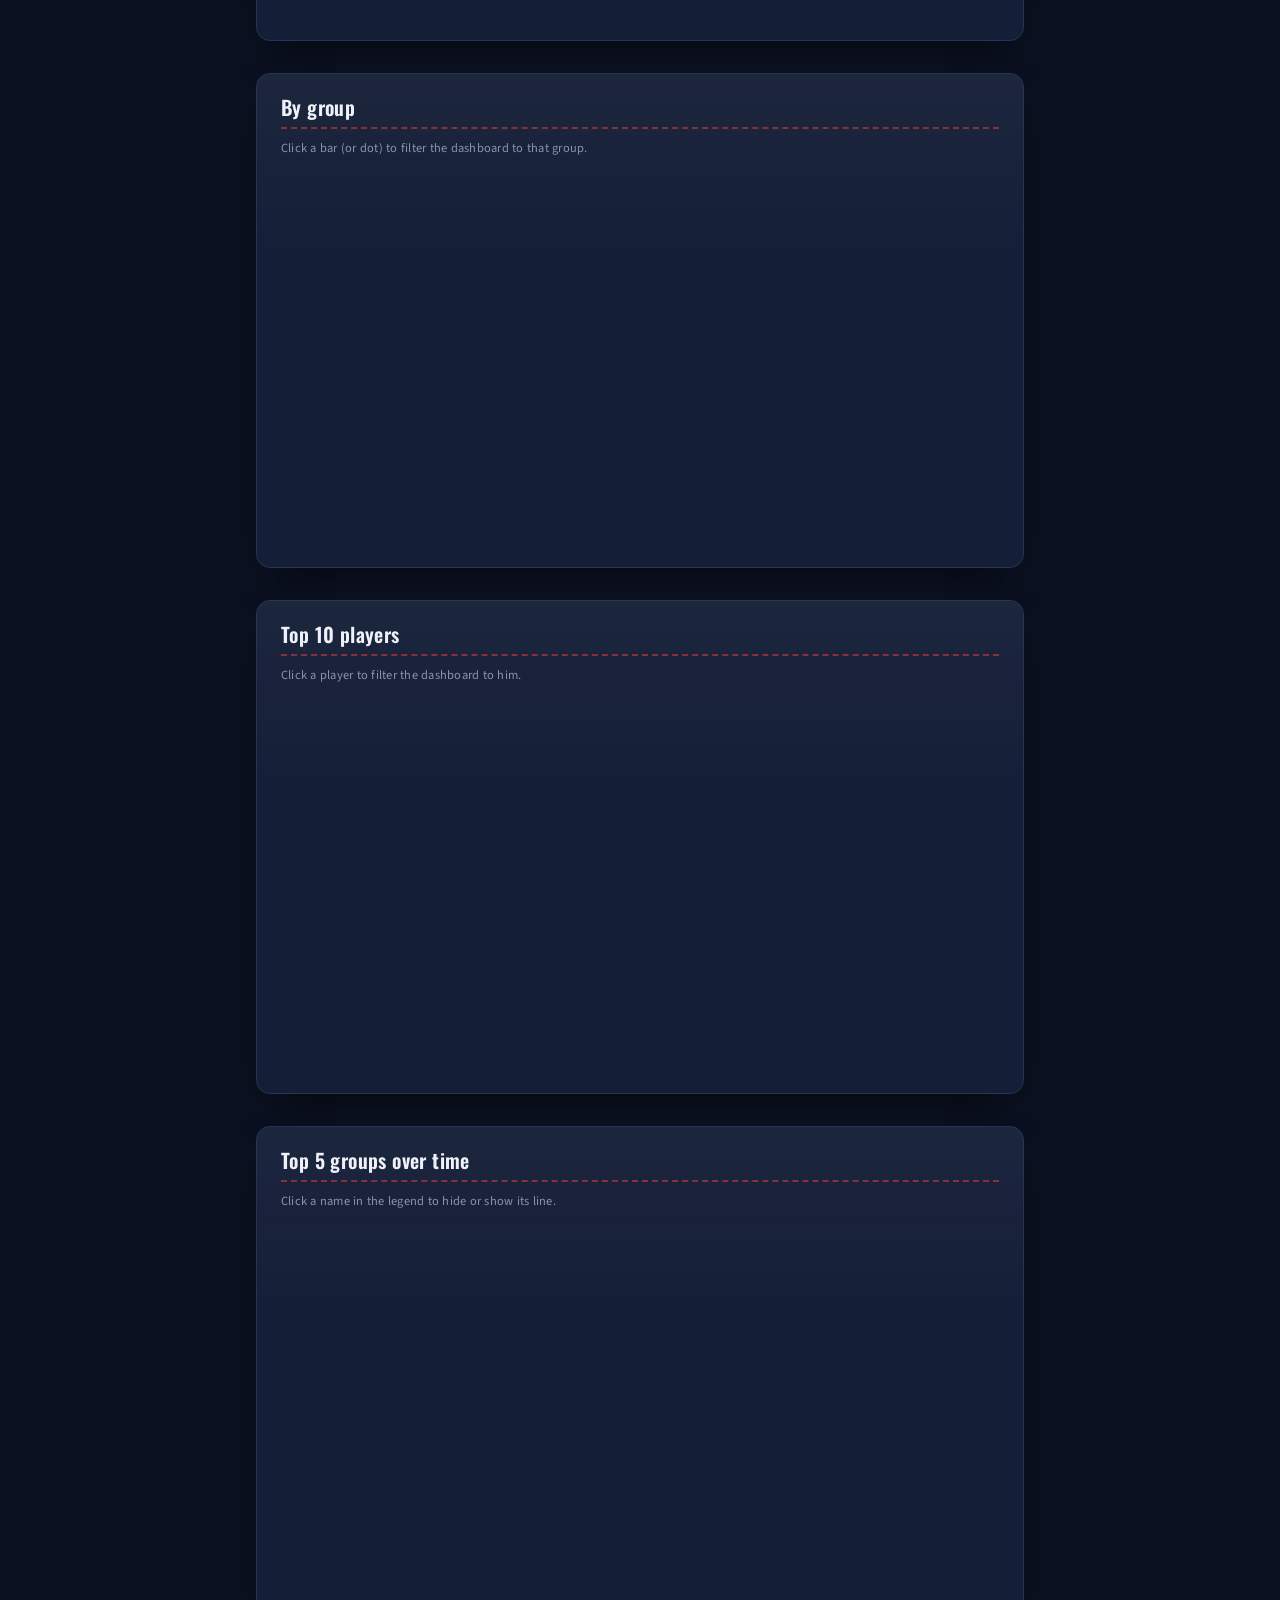
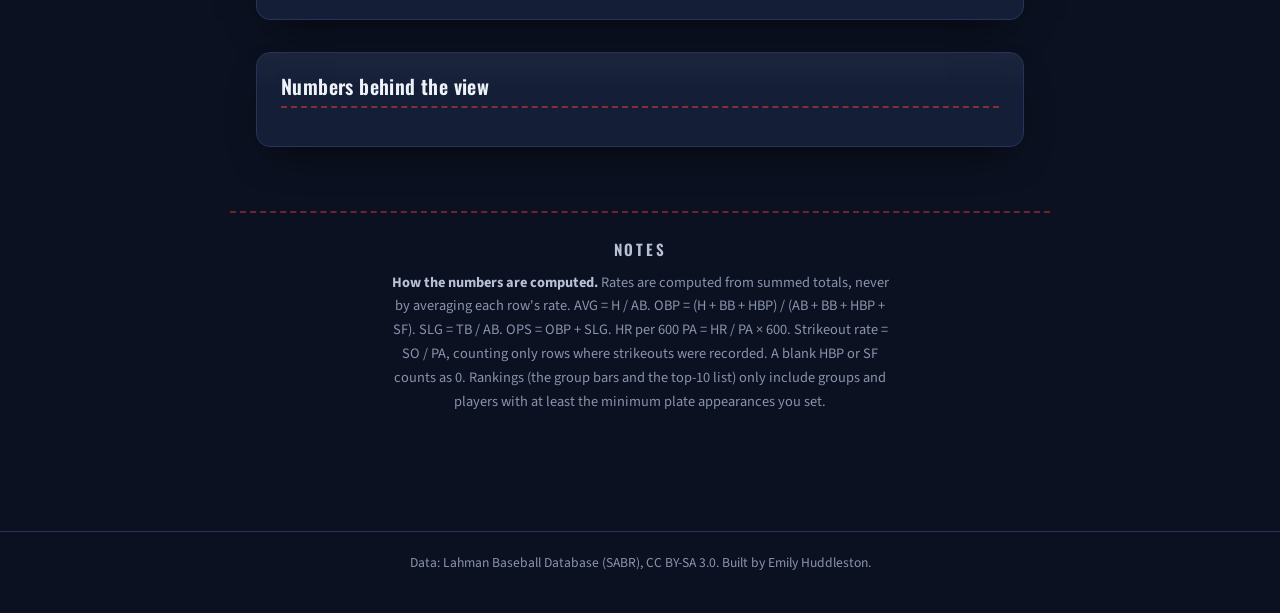
==== commit ac0aa2ea: "Scoreboard tooltips, milestone pennants, draw-in charts, click-to-filter" ====
--- a/dashboard.html
+++ b/dashboard.html
@@ -149,21 +149,25 @@
       <figure class="card chart-card">
         <h2 id="t-time">Over time</h2>
         <div class="stitch" aria-hidden="true"></div>
+        <p class="chart-hint">Click a season to zoom in on it; click again to zoom back out.</p>
         <div class="chart-box"><canvas id="c-time"></canvas></div>
       </figure>
       <figure class="card chart-card">
         <h2 id="t-break">By group</h2>
         <div class="stitch" aria-hidden="true"></div>
+        <p class="chart-hint">Click a bar (or dot) to filter the dashboard to that group.</p>
         <div class="chart-box"><canvas id="c-break"></canvas></div>
       </figure>
       <figure class="card chart-card">
         <h2 id="t-leaders">Top 10 players</h2>
         <div class="stitch" aria-hidden="true"></div>
+        <p class="chart-hint">Click a player to filter the dashboard to him.</p>
         <div class="chart-box"><canvas id="c-leaders"></canvas></div>
       </figure>
       <figure class="card chart-card">
         <h2 id="t-trend">Top 5 groups over time</h2>
         <div class="stitch" aria-hidden="true"></div>
+        <p class="chart-hint">Click a name in the legend to hide or show its line.</p>
         <div class="chart-box"><canvas id="c-trend"></canvas></div>
       </figure>
     </section>
@@ -186,6 +190,7 @@
       <h2 class="notes-title">Notes</h2>
       <p><strong>How the numbers are computed.</strong> Rates are computed from summed totals, never by averaging each row's rate. AVG = H / AB. OBP = (H + BB + HBP) / (AB + BB + HBP + SF). SLG = TB / AB. OPS = OBP + SLG. HR per 600 PA = HR / PA &times; 600. Strikeout rate = SO / PA, counting only rows where strikeouts were recorded. A blank HBP or SF counts as 0. Rankings (the group bars and the top-10 list) only include groups and players with at least the minimum plate appearances you set.</p>
       <p id="photo-credits"></p>
+      <p id="game-credits"></p>
     </section>
   </main>
 
--- a/css/style.css
+++ b/css/style.css
@@ -259,3 +259,50 @@
   .reveal { opacity: 1; transform: none; transition: none; }
   .ball-icon { transition: none; }
 }
+
+/* ---------- Scoreboard tooltip (shared by every chart; see js/chart-theme.js) ---------- */
+.sb-tip {
+  position: absolute;
+  top: 0;
+  left: 0;
+  z-index: 5;
+  min-width: 150px;
+  max-width: 260px;
+  padding: 8px 10px 7px;
+  background:
+    radial-gradient(circle at 1px 1px, rgba(255,255,255,0.07) 1px, transparent 0) 0 0 / 6px 6px,
+    #0f2c20;
+  border: 3px solid #0a1f16;
+  outline: 1px solid rgba(227,180,95,0.45);
+  border-radius: 8px;
+  box-shadow: 0 14px 30px -10px rgba(0,0,0,0.85);
+  color: var(--chalk);
+  pointer-events: none;
+  opacity: 0;
+  transition: opacity 0.12s ease, transform 0.08s ease-out;
+}
+.sb-tip.on { opacity: 1; }
+.sb-tip-title {
+  font-family: var(--font-head);
+  font-size: 0.78rem;
+  letter-spacing: 0.16em;
+  text-transform: uppercase;
+  color: #9fc4ae;
+  padding-bottom: 4px;
+  margin-bottom: 4px;
+  border-bottom: 1px dashed rgba(255,255,255,0.15);
+}
+.sb-tip-row { display: flex; align-items: center; gap: 8px; font-size: 0.82rem; line-height: 1.5; }
+.sb-tip-row i { width: 9px; height: 9px; border-radius: 50%; flex: none; box-shadow: 0 0 6px currentColor; }
+.sb-tip-row span { color: #cfe3d6; flex: 1; }
+.sb-tip-row b {
+  font-family: var(--font-head);
+  font-weight: 600;
+  font-size: 1.15rem;
+  color: var(--gold);
+  text-shadow: 0 0 8px rgba(227,180,95,0.45);
+  font-variant-numeric: tabular-nums;
+  margin-left: auto;
+}
+.sb-tip-foot { margin-top: 3px; font-size: 0.74rem; color: #cfe3d6; letter-spacing: 0.02em; }
+.chart-hint { margin: -6px 0 8px; font-size: 0.78rem; color: var(--ink-muted); letter-spacing: 0.02em; }
